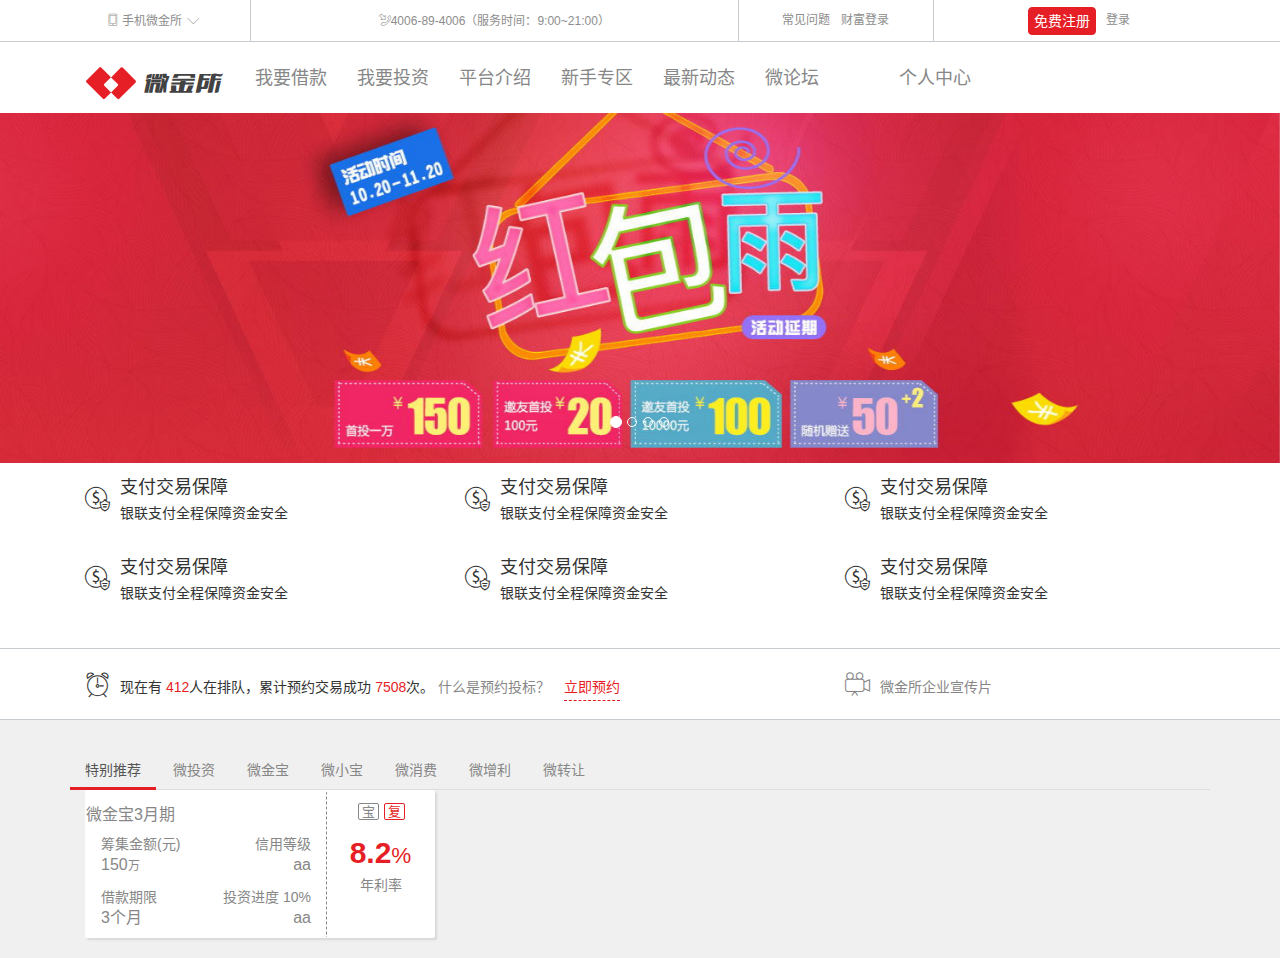
==== index.html @ 0520c388 "基本实现投资列表面板" ====
<!doctype html>
<html lang="zh-CN">
<head>
    <meta charset="UTF-8">
    <meta http-equiv="X-UA-Compatible" content="IE=edge">
    <meta name="viewport" content="width=device-width, initial-scale=1, user-scalable=no">
    <title>传智播客 - 安全的互联网微金融资产交易平台</title>
    <link rel="shortcut icon" type="image/x-icon" href="favicon.ico">
    <link rel="stylesheet" href="lib/bootstrap/css/bootstrap.css">
    <link rel="stylesheet" href="css/main.css">
</head>
<body>
<!--网站头部-->
<header id="header" class="hidden-xs">
    <div class="container">
        <div class="row text-nowrap text-center">
            <div class="col-sm-2 hb-1">
                <a href="#">
                    <i class="icon-mobilephone"></i>
                    手机微金所 <i class="icon-arrow-down"></i>
                    <img id="header-wx" src="img/c_06.jpg" alt="">
                </a>
            </div>
            <div class="col-sm-5 hb-2">
                <i class="icon-telephone"></i>4006-89-4006（服务时间：9:00~21:00）
            </div>
            <div class="col-sm-2 hb-3">
                <a href="#">常见问题</a>&nbsp;&nbsp;
                <a href="#">财富登录</a>
            </div>
            <div class="col-sm-3 hb-4">
                <a class="btn btn-itcast">免费注册</a><a href="#">登录</a>
            </div>
        </div>
    </div>
</header>

<!--网站导航-->
<nav id="web_nav" class="container navbar navbar-itcast hidden-xs" role="navigation">
    <div class="navbar-header">
        <a class="navbar-brand" href="#"><i class="icon-logo"></i>
            <i class="icon-logo2"></i></a>
    </div>
    <div>
        <ul class="nav navbar-nav">
            <li class="active"><a href="#">我要借款</a></li>
            <li><a href="#">我要投资</a></li>
            <li><a href="#">平台介绍</a></li>
            <li><a href="#">新手专区</a></li>
            <li><a href="#">最新动态</a></li>
            <li><a href="#">微论坛</a></li>
            <li><a href="#">个人中心</a></li>
        </ul>
    </div>
</nav>

<!--手机端网站导航-->
<section id="mobile_nav" class="visible-xs">
    <div class="navbar-fixed-top menu-top">
        <a href="#" id="btn_menu"></a>
        <a href="#" class="pull-right">个人中心</a>
    </div>
    <div class="navbar-fixed-top menu-content text-center">
        <dl>
            <dt>您好亲，您还没登录哦</dt>
            <dd>欢迎来到微金所！</dd>
        </dl>
        <ul>
            <li><a href="#"><img src="img/user.png" alt="">登录账号</a></li>
            <li><a href="#"><img src="img/edit.png" alt="">注册账号</a></li>
        </ul>
        <ul>
            <li><a href="#"><img src="img/home.png" alt="">首&nbsp;&nbsp;&nbsp;&nbsp;&nbsp;&nbsp;页</a></li>
            <li><a href="#"><img src="img/money.png" alt="">我要投资</a></li>
            <li><a href="#"><img src="img/book.png" alt="">平台介绍</a></li>
            <li><a href="#"><img src="img/arrow.png" alt="">新手指引</a></li>
            <li><a href="#"><img src="img/footprint.png" alt="">最新动态</a></li>
            <li><a href="#"><img src="img/phone.png" alt="">下载APP</a></li>
        </ul>
    </div>
    <div style="height:60px;"></div>
</section>

<!--广告轮播-->
<section id="web_banner" class="carousel slide" data-ride="carousel">
    <!-- Indicators -->
    <ol class="carousel-indicators">
        <li data-target="#web_banner" data-slide-to="0" class="active"></li>
        <li data-target="#web_banner" data-slide-to="1"></li>
        <li data-target="#web_banner" data-slide-to="2"></li>
        <li data-target="#web_banner" data-slide-to="3"></li>
    </ol>

    <!-- Wrapper for slides -->
    <div class="carousel-inner" role="listbox">
        <div class="item active">
            <img src="img/cal_01.jpg" alt="..." data-lg-src="img/cal_01.jpg" data-sm-src="img/cal_01_m.jpg">
            <a href="#"></a>
        </div>
        <div class="item"><img src="img/cal_02.jpg" alt="" data-lg-src="img/cal_02.jpg"
                               data-sm-src="img/cal_02_m.jpg"><a href=""></a></div>
        <div class="item"><img src="img/cal_03.jpg" alt="" data-lg-src="img/cal_03.jpg"
                               data-sm-src="img/cal_03_m.jpg"><a href=""></a></div>
        <div class="item"><img src="img/cal_04.jpg" alt="" data-lg-src="img/cal_04.jpg"
                               data-sm-src="img/cal_04_m.jpg"><a href=""></a></div>
    </div>

    <!-- Controls -->
    <a class="left carousel-control" href="#web_banner" role="button" data-slide="prev">
        <span class="glyphicon glyphicon-chevron-left" aria-hidden="true"></span>
        <span class="sr-only">Previous</span>
    </a>
    <a class="right carousel-control" href="#web_banner" role="button" data-slide="next">
        <span class="glyphicon glyphicon-chevron-right" aria-hidden="true"></span>
        <span class="sr-only">Next</span>
    </a>
</section>

<!--网站特色-->
<section id="web_features">
    <div class="container">
        <a class="col-sm-4 hidden-xs media" href="#">
            <div class="media-left media-middle">
                <i class="icon-uniE907"></i>
            </div>
            <div class="media-body">
                <h4 class="media-heading">支付交易保障</h4>
                银联支付全程保障资金安全
            </div>
        </a>
        <a class="col-sm-4 hidden-xs media" href="#">
            <div class="media-left media-middle">
                <i class="icon-uniE907"></i>
            </div>
            <div class="media-body">
                <h4 class="media-heading">支付交易保障</h4>
                银联支付全程保障资金安全
            </div>
        </a>
        <a class="col-sm-4 hidden-xs media" href="#">
            <div class="media-left media-middle">
                <i class="icon-uniE907"></i>
            </div>
            <div class="media-body">
                <h4 class="media-heading">支付交易保障</h4>
                银联支付全程保障资金安全
            </div>
        </a>
        <a class="col-sm-4 hidden-xs media" href="#">
            <div class="media-left media-middle">
                <i class="icon-uniE907"></i>
            </div>
            <div class="media-body">
                <h4 class="media-heading">支付交易保障</h4>
                银联支付全程保障资金安全
            </div>
        </a>
        <a class="col-sm-4 hidden-xs media" href="#">
            <div class="media-left media-middle">
                <i class="icon-uniE907"></i>
            </div>
            <div class="media-body">
                <h4 class="media-heading">支付交易保障</h4>
                银联支付全程保障资金安全
            </div>
        </a>
        <a class="col-sm-4 hidden-xs media" href="#">
            <div class="media-left media-middle">
                <i class="icon-uniE907"></i>
            </div>
            <div class="media-body">
                <h4 class="media-heading">支付交易保障</h4>
                银联支付全程保障资金安全
            </div>
        </a>

    </div>
</section>

<!--预约投标-->
<section id="booking">
    <div class="container">
        <div class="col-sm-8">
            <i class="icon-clock"></i>现在有 <span class="orange">412</span>人在排队，累计预约交易成功 <span class="orange">7508</span>次。
            <a href="#">什么是预约投标？</a> <a href="#" class="queick-order orange">立即预约</a>
        </div>
        <a class="col-sm-4 hidden-xs trailer" href="#"><i class="icon-camera"></i>微金所企业宣传片</a>
    </div>
</section>

<!--投资列表-->
<section id="invest_list">
    <div class="container">
        <div class="title-list">
            <ul class="nav nav-tabs">
                <li class="active">
                    <a href="#loan-1" data-toggle="tab">
                        特别推荐
                    </a>
                </li>
                <li><a href="#loan-2" data-toggle="tab">微投资</a></li>
                <li><a href="#loan-3" data-toggle="tab">微金宝</a></li>
                <li><a href="#loan-4" data-toggle="tab">微小宝</a></li>
                <li><a href="#loan-5" data-toggle="tab">微消费</a></li>
                <li><a href="#loan-6" data-toggle="tab">微增利</a></li>
                <li><a href="#loan-7" data-toggle="tab">微转让 </a></li>
            </ul>
            <div class="tab-content loan-list">
                <div class="tab-pane fade in active" id="loan-1">
                    <div class="col-md-4 col-sm-6 col-xs-12"><a href="#" class="panel panel-itcast">
                        <div class="panel-heading text-center">
                            <p>
                                <span class="tip" data-toggle="tooltip" title="微小宝">宝</span>
                                <span class="tip orange" data-toggle="tooltip" title="可复投">复</span>
                            </p>
                            <dl>
                                <dt>8.2<sub>%</sub></dt>
                                <dd>年利率</dd>
                            </dl>
                        </div>
                        <div class="panel-body">
                            <h4>微金宝3月期</h4>
                            <div class="col-xs-6">
                                <dl>
                                    <dt>筹集金额(元)</dt>
                                    <dd>150<sub>万</sub></dd>
                                </dl>
                            </div>
                            <div class="col-xs-6 text-right">
                                <dl>
                                    <dt>信用等级</dt>
                                    <dd>aa</dd>
                                </dl>
                            </div>
                            <div class="col-xs-6">
                                <dl>
                                    <dt>借款期限</dt>
                                    <dd>3个月</dd>
                                </dl>
                            </div>
                            <div class="col-xs-6 text-right">
                                <dl>
                                    <dt>投资进度 10%</dt>
                                    <dd>aa</dd>
                                </dl>
                            </div>
                        </div>
                    </a></div>
                </div>
                <div class="tab-pane fade" id="loan-2">
                    2
                </div>
                <div class="tab-pane fade" id="loan-3">3</div>
                <div class="tab-pane fade" id="loan-4">4</div>
                <div class="tab-pane fade" id="loan-5">5</div>
                <div class="tab-pane fade" id="loan-6">6</div>
                <div class="tab-pane fade" id="loan-7">7</div>
            </div>
        </div>
    </div>
</section>

<!--网站新闻-->
<section></section>

<!--网站尾部-->
<footer></footer>

<script src="lib/jquery/jquery.js"></script>
<script src="lib/bootstrap/js/bootstrap.js"></script>
<script src="js/main.js"></script>
</body>
</html>
---- css/main.css ----
body {
    font-family: "Microsoft YaHei", Tahoma, Helvetica;
}

a, a:hover {
    text-decoration: none;
    color: #878787;
}

ul {
    padding-left: 0;
}

li {
    list-style: none;
}

@font-face {
    font-family: Itcast;
    src: url(../fonts/MiFie-Web-Font.ttf) format("truetype");
}

[class^=icon-], [class*=" icon-"] {
    font-family: Itcast;
    font-style: normal;
}

.orange{
    color: #E61E25;
}

/*******************************网站头部样式开始*******************************/
#header {
    border-bottom: 1px solid #C6CBCF;
}

#header > .container {
    height: 41px;
    line-height: 41px;
    color: #8D8D8D;
    font-size: 12px;
}

#header > .container > .row > div + div {
    border-left: 1px solid #C6CBCF;
}

#header > .container a {
    color: #8D8D8D;
    height: 100%;
    display: inline-block;
}

.icon-mobilephone::before {
    content: "\e908";
}

.icon-arrow-down::before {
    content: "\e90c";
    display: inline-block;
    transform: rotate(90deg);
}

.icon-telephone::before {
    content: "\e909";
}

.btn-itcast {
    color: #ffffff;
    background-color: #E61E25;
    border-color: #E61E25;
}

.btn-itcast:hover,
.btn-itcast:focus,
.btn-itcast:active,
.btn-itcast.active,
.open .dropdown-toggle.btn-itcast {
    color: #ffffff;
    background-color: #FF1E25;
    border-color: #E61E25;
}

.btn-itcast:active,
.btn-itcast.active,
.open .dropdown-toggle.btn-itcast {
    background-image: none;
}

.btn-itcast.disabled,
.btn-itcast[disabled],
fieldset[disabled] .btn-itcast,
.btn-itcast.disabled:hover,
.btn-itcast[disabled]:hover,
fieldset[disabled] .btn-itcast:hover,
.btn-itcast.disabled:focus,
.btn-itcast[disabled]:focus,
fieldset[disabled] .btn-itcast:focus,
.btn-itcast.disabled:active,
.btn-itcast[disabled]:active,
fieldset[disabled] .btn-itcast:active,
.btn-itcast.disabled.active,
.btn-itcast[disabled].active,
fieldset[disabled] .btn-itcast.active {
    background-color: #E61E25;
    border-color: #E61E25;
}

.btn-itcast .badge {
    color: #E61E25;
    background-color: #ffffff;
}

#header .hb-4 > .btn-itcast {
    color: #fff;
    padding: 3px 5px;
    margin-right: 10px;
}

#header .hb-1 a:hover #header-wx {
    display: block;
}

#header-wx {
    display: none;
    z-index: 1001;
    position: absolute;
}

/*******************************网站头部样式结束*******************************/

/*******************************网站导航样式开始*******************************/
.navbar-itcast {
    background-color: #fff;
    border-color: #fff;
}

.icon-logo, .icon-logo2 {
    line-height: 50px;
    vertical-align: middle;
}

.icon-logo {
    font-size: 50px;
    color: #E61E25;
}

.icon-logo::before {
    content: "\e920";
}

.icon-logo2 {
    font-size: 32px;
    color: #434243;
}

.icon-logo2::before {
    content: "\e93e";
}

#web_nav{
    margin-bottom: -1px;
}

#web_nav ul.navbar-nav > li {
    font-size: 18px;
}

#web_nav ul.navbar-nav > li:hover a {
    background-color: #fff;
    border-bottom: 2px solid #E61E25;
    color: #424242;
    padding-bottom:13px;
}

.menu-top {
    height: 60px;
    background-color: #F8F8F8;
    padding: 18px;
}

#btn_menu::before {
    content: "";
    background: url(../img/menu.jpg) no-repeat;
    display: inline-block;
    width: 26px;
    height: 26px;
    background-size: cover;
}

#btn_menu::after {
    content: "导航";
    display: inline-block;
    position: absolute;
    height: 26px;
    font-size: 18px;
}

.menu-content {
    margin-top: 60px;
    background-image: url(../img/nav-mobi-bg.jpg);
    color: #C9C9C9;
    width: 240px;
    height: 505px;
    padding-top: 15px;
    display: none;
}

.menu-content a {
    color: #C9C9C9;
}

.menu-content ul + ul {
    border-top: 1px solid;
    padding-top: 20px;
}

.menu-content ul > li {
    margin-top: 10px;
}

.menu-content ul > li > a > img {
    margin-right: 5px;
    height: 19px;
}

/*******************************网站导航样式结束*******************************/

/*******************************广告轮播样式开始*******************************/
#web_banner .carousel-inner .item>a{
    width: 100%;
    display: inline-block;
}

#web_banner .carousel-control{
    display: none;
}

#web_banner .carousel-inner .item>img{
    width: 100%;
    height: auto;
}

/*******************************广告轮播样式结束*******************************/

/*******************************网站特色样式开始*******************************/
.icon-uniE907::before{
    content: "\e907";
}

#web_features{
    padding-bottom: 25px;
    border-bottom: 1px solid #C6CBCF;
}

#web_features .media-middle{
    font-size: 25px;
}

#web_features>.container>.media{
    display: block;
    margin-bottom: 20px;
    color: #333;
}

#web_features>.container>.media:hover{
    color: #E61E25;
}

#web_features>.container>.media:first-child{
    margin-top: 15px;
}

/*******************************网站特色样式结束*******************************/

/*******************************预约投标样式开始*******************************/
.icon-clock::before{
    content: "\e906";
    font-size: 25px;
    margin-right: 10px;
    position: relative;
    top: 4px;
}

.icon-camera::before{
    content: "\e905";
    font-size: 25px;
    margin-right: 10px;
    position: relative;
    top: 3px;
}

#booking{
    padding-bottom: 20px;
    border-bottom: 1px solid #C6CBCF;
    padding-top: 15px;
}

.queick-order{
    border-bottom: 1px dashed #E61E25;
    margin-left: 10px;
    padding-bottom: 5px;
}

.trailer{
    display: inline-block;
}

.trailer:hover{
    color: #E61E25;
}
/*******************************预约投标样式结束*******************************/

/*******************************投资列表样式开始*******************************/
#invest_list{
    background-color: #F0F0F0;
}

.title-list {
    margin-top: 30px;
}

#invest_list .nav-tabs > li>a{
    border: none;
}

#invest_list .nav-tabs > li.active > a{
    background-color: #f0f0f0;
    border-bottom: 3px solid #E61E25;
    padding-bottom: 7px;
}

.panel-itcast{
    display: block;
    background-color: #fff;
    height: 148px;
    border-radius: 2px;
    box-shadow: 2px 2px 2px #d8d8d8;
}

.panel-itcast>.panel-heading,
.panel-itcast>.panel-body{
    height: 100%;
}

.panel-itcast>.panel-heading{
    float: right;
    width: 108px;
    border-left: 1px dashed;
}

.panel-itcast>.panel-body{
    overflow-y: hidden;
    white-space: nowrap;
}

.panel-itcast>.panel-body sub,
.panel-itcast>.panel-heading sub{
    position: relative;
    bottom: 0;
    font-weight:normal;
}

.panel-itcast dl{
    margin-bottom: 10px;
}

.panel-itcast dl>dt{
    font-weight: normal;
}

.panel-itcast .panel-body{
    padding: 15px 0;
}

.panel-itcast .panel-body dl>dd{
    font-size:16px;
}

.panel-itcast .panel-heading dl>dd{
    font-size: 14px;
}

.panel-itcast h4{
    margin-top: 0;
    margin-bottom: 10px;
    font-size:16px;
}

.panel-itcast>.panel-heading .tip{
    border: 1px solid;
    padding: 0 3px;
    margin-left: 2px;
    font-size: 13px;
    border-radius: 2px;
}

.panel-itcast>.panel-heading dt{
font-size: 30px;
font-weight: bold;
color: #e61e25;
}

.panel-itcast>.panel-heading dl{

}

/*******************************投资列表样式结束*******************************/

/*******************************网站新闻样式开始*******************************/

/*******************************网站新闻样式结束*******************************/

/*******************************网站尾部样式开始*******************************/

/*******************************网站尾部样式结束*******************************/

@media screen and (min-width: 992px) {
    #web_nav ul.navbar-nav > li:last-child {
        margin-left: 50px;
    }
}

@media screen and (max-width: 991px) {
    #web_nav .nav > li > a {
        padding-left: 8px;
        padding-right: 0;
    }
}

@media screen and (min-width: 768px) {
    #web_banner:hover .carousel-control{
        display: block;
    }

    #web_banner .carousel-inner .item{
        height: 350px;
        background-size: cover;
        background-position: center center;
        background-repeat: no-repeat;
    }

    #web_banner .carousel-inner .item>img{
        display: none;
    }

    #web_banner .glyphicon-chevron-left::before{
        content: url(../img/left-arrow.png);
    }

    #web_banner .glyphicon-chevron-right::before{
        content: url(../img/right-arrow.png);
    }
}

@media screen and (max-width: 767px) {

}
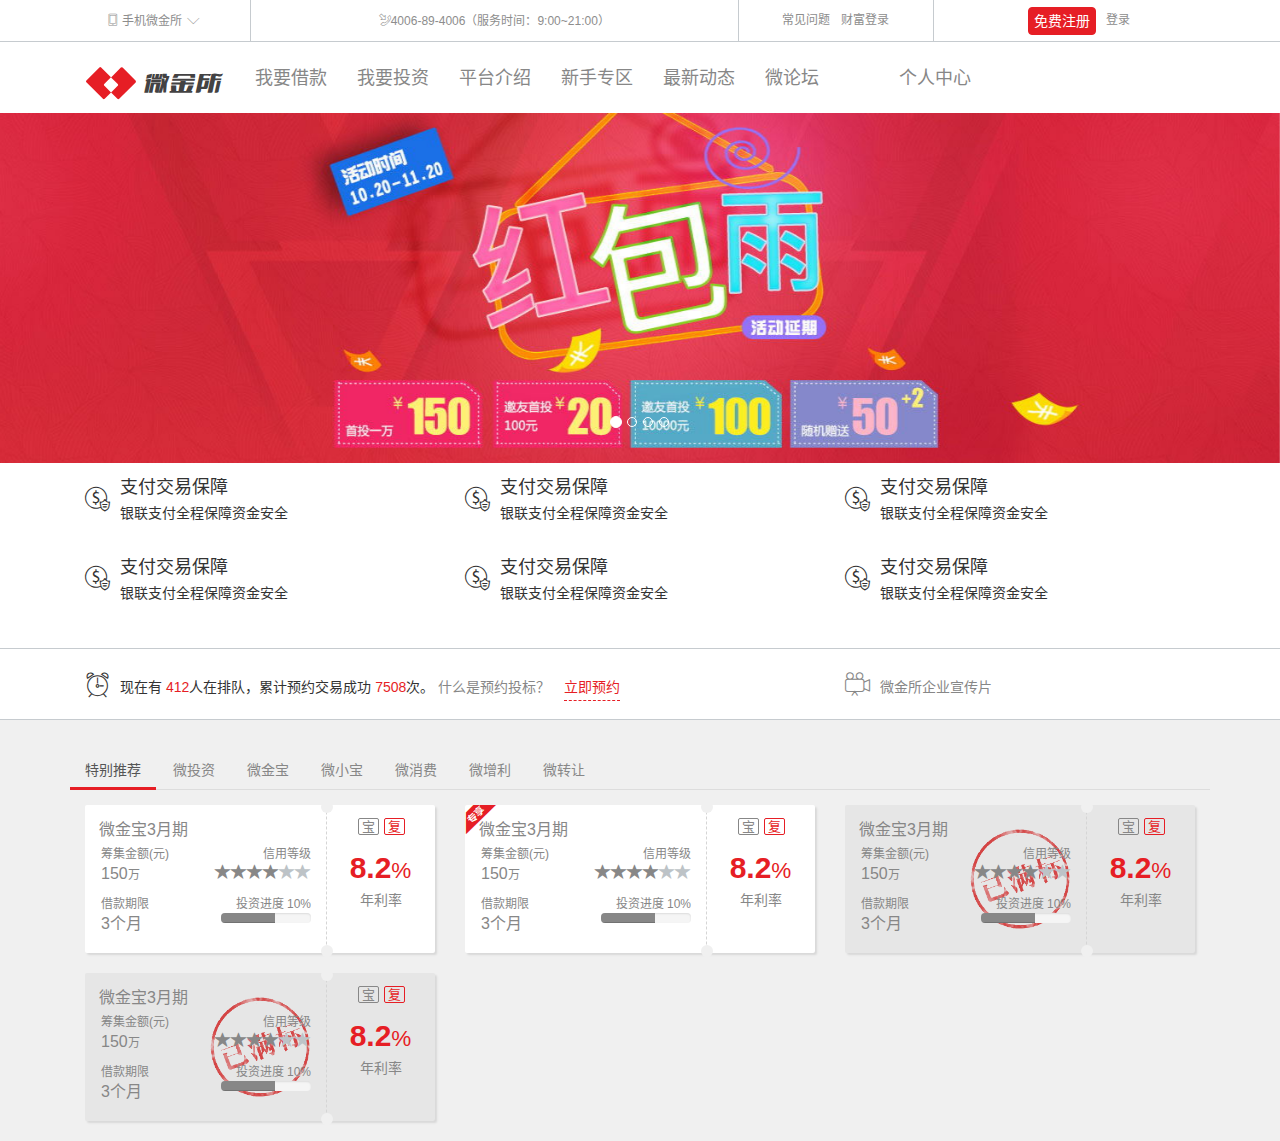
==== commit 1047666e: "完成PC端投资列表。" ====
--- a/index.html
+++ b/index.html
@@ -191,6 +191,7 @@
 <!--投资列表-->
 <section id="invest_list">
     <div class="container">
+        <!--投资列表导航-->
         <div class="title-list">
             <ul class="nav nav-tabs">
                 <li class="active">
@@ -205,9 +206,13 @@
                 <li><a href="#loan-6" data-toggle="tab">微增利</a></li>
                 <li><a href="#loan-7" data-toggle="tab">微转让 </a></li>
             </ul>
-            <div class="tab-content loan-list">
-                <div class="tab-pane fade in active" id="loan-1">
-                    <div class="col-md-4 col-sm-6 col-xs-12"><a href="#" class="panel panel-itcast">
+        </div>
+
+        <!--投资列表内容-->
+        <div class="tab-content loan-list">
+            <div class="tab-pane fade in active" id="loan-1">
+                <div class="col-md-4 col-sm-6 col-xs-12">
+                    <a href="#" class="panel panel-itcast">
                         <div class="panel-heading text-center">
                             <p>
                                 <span class="tip" data-toggle="tooltip" title="微小宝">宝</span>
@@ -220,16 +225,21 @@
                         </div>
                         <div class="panel-body">
                             <h4>微金宝3月期</h4>
-                            <div class="col-xs-6">
+                            <div class="col-xs-5">
                                 <dl>
                                     <dt>筹集金额(元)</dt>
                                     <dd>150<sub>万</sub></dd>
                                 </dl>
                             </div>
-                            <div class="col-xs-6 text-right">
+                            <div class="col-xs-7 text-right">
                                 <dl>
                                     <dt>信用等级</dt>
-                                    <dd>aa</dd>
+                                    <dd><span class="glyphicon glyphicon-star"></span><span
+                                            class="glyphicon glyphicon-star"></span><span
+                                            class="glyphicon glyphicon-star"></span><span
+                                            class="glyphicon glyphicon-star"></span><span
+                                            class="glyphicon glyphicon-star light"></span><span
+                                            class="glyphicon glyphicon-star light"></span></dd>
                                 </dl>
                             </div>
                             <div class="col-xs-6">
@@ -241,21 +251,172 @@
                             <div class="col-xs-6 text-right">
                                 <dl>
                                     <dt>投资进度 10%</dt>
-                                    <dd>aa</dd>
+                                    <dd class="progress">
+                                        <div class="progress-bar progress-bar-itcast" role="progressbar" aria-valuenow="60" aria-valuemin="0" aria-valuemax="100" style="width: 60%;">
+                                            <span class="sr-only">60% Complete</span>
+                                        </div>
+                                    </dd>
                                 </dl>
                             </div>
                         </div>
                     </a></div>
-                </div>
-                <div class="tab-pane fade" id="loan-2">
-                    2
-                </div>
-                <div class="tab-pane fade" id="loan-3">3</div>
-                <div class="tab-pane fade" id="loan-4">4</div>
-                <div class="tab-pane fade" id="loan-5">5</div>
-                <div class="tab-pane fade" id="loan-6">6</div>
-                <div class="tab-pane fade" id="loan-7">7</div>
-            </div>
+                <div class="col-md-4 col-sm-6 col-xs-12">
+                    <a href="#" class="panel panel-itcast">
+                        <div class="panel-heading text-center">
+                            <p>
+                                <span class="tip" data-toggle="tooltip" title="微小宝">宝</span>
+                                <span class="tip orange" data-toggle="tooltip" title="可复投">复</span>
+                            </p>
+                            <dl>
+                                <dt>8.2<sub>%</sub></dt>
+                                <dd>年利率</dd>
+                            </dl>
+                        </div>
+                        <div class="panel-body">
+                            <i class="icon-zx"></i>
+                            <h4>微金宝3月期</h4>
+                            <div class="col-xs-5">
+                                <dl>
+                                    <dt>筹集金额(元)</dt>
+                                    <dd>150<sub>万</sub></dd>
+                                </dl>
+                            </div>
+                            <div class="col-xs-7 text-right">
+                                <dl>
+                                    <dt>信用等级</dt>
+                                    <dd><span class="glyphicon glyphicon-star"></span><span
+                                            class="glyphicon glyphicon-star"></span><span
+                                            class="glyphicon glyphicon-star"></span><span
+                                            class="glyphicon glyphicon-star"></span><span
+                                            class="glyphicon glyphicon-star light"></span><span
+                                            class="glyphicon glyphicon-star light"></span></dd>
+                                </dl>
+                            </div>
+                            <div class="col-xs-6">
+                                <dl>
+                                    <dt>借款期限</dt>
+                                    <dd>3个月</dd>
+                                </dl>
+                            </div>
+                            <div class="col-xs-6 text-right">
+                                <dl>
+                                    <dt>投资进度 10%</dt>
+                                    <dd class="progress">
+                                        <div class="progress-bar progress-bar-itcast" role="progressbar" aria-valuenow="60" aria-valuemin="0" aria-valuemax="100" style="width: 60%;">
+                                            <span class="sr-only">60% Complete</span>
+                                        </div>
+                                    </dd>
+                                </dl>
+                            </div>
+                        </div>
+                    </a></div>
+                <div class="col-md-4 col-sm-6 col-xs-12">
+                    <a href="#" class="panel panel-itcast compeleted">
+                        <div class="panel-heading text-center">
+                            <p>
+                                <span class="tip" data-toggle="tooltip" title="微小宝">宝</span>
+                                <span class="tip orange" data-toggle="tooltip" title="可复投">复</span>
+                            </p>
+                            <dl>
+                                <dt>8.2<sub>%</sub></dt>
+                                <dd>年利率</dd>
+                            </dl>
+                        </div>
+                        <div class="panel-body">
+                            <h4>微金宝3月期</h4>
+                            <div class="col-xs-5">
+                                <dl>
+                                    <dt>筹集金额(元)</dt>
+                                    <dd>150<sub>万</sub></dd>
+                                </dl>
+                            </div>
+                            <div class="col-xs-7 text-right">
+                                <dl>
+                                    <dt>信用等级</dt>
+                                    <dd><span class="glyphicon glyphicon-star"></span><span
+                                            class="glyphicon glyphicon-star"></span><span
+                                            class="glyphicon glyphicon-star"></span><span
+                                            class="glyphicon glyphicon-star"></span><span
+                                            class="glyphicon glyphicon-star light"></span><span
+                                            class="glyphicon glyphicon-star light"></span></dd>
+                                </dl>
+                            </div>
+                            <div class="col-xs-6">
+                                <dl>
+                                    <dt>借款期限</dt>
+                                    <dd>3个月</dd>
+                                </dl>
+                            </div>
+                            <div class="col-xs-6 text-right">
+                                <dl>
+                                    <dt>投资进度 10%</dt>
+                                    <dd class="progress">
+                                        <div class="progress-bar progress-bar-itcast" role="progressbar" aria-valuenow="60" aria-valuemin="0" aria-valuemax="100" style="width: 60%;">
+                                            <span class="sr-only">60% Complete</span>
+                                        </div>
+                                    </dd>
+                                </dl>
+                            </div>
+                        </div>
+                    </a></div>
+                <div class="col-md-4 col-sm-6 col-xs-12">
+                    <a href="#" class="panel panel-itcast compeleted">
+                        <div class="panel-heading text-center">
+                            <p>
+                                <span class="tip" data-toggle="tooltip" title="微小宝">宝</span>
+                                <span class="tip orange" data-toggle="tooltip" title="可复投">复</span>
+                            </p>
+                            <dl>
+                                <dt>8.2<sub>%</sub></dt>
+                                <dd>年利率</dd>
+                            </dl>
+                        </div>
+                        <div class="panel-body">
+                            <h4>微金宝3月期</h4>
+                            <div class="col-xs-5">
+                                <dl>
+                                    <dt>筹集金额(元)</dt>
+                                    <dd>150<sub>万</sub></dd>
+                                </dl>
+                            </div>
+                            <div class="col-xs-7 text-right">
+                                <dl>
+                                    <dt>信用等级</dt>
+                                    <dd><span class="glyphicon glyphicon-star"></span><span
+                                            class="glyphicon glyphicon-star"></span><span
+                                            class="glyphicon glyphicon-star"></span><span
+                                            class="glyphicon glyphicon-star"></span><span
+                                            class="glyphicon glyphicon-star light"></span><span
+                                            class="glyphicon glyphicon-star light"></span></dd>
+                                </dl>
+                            </div>
+                            <div class="col-xs-6">
+                                <dl>
+                                    <dt>借款期限</dt>
+                                    <dd>3个月</dd>
+                                </dl>
+                            </div>
+                            <div class="col-xs-6 text-right">
+                                <dl>
+                                    <dt>投资进度 10%</dt>
+                                    <dd class="progress">
+                                        <div class="progress-bar progress-bar-itcast" role="progressbar" aria-valuenow="60" aria-valuemin="0" aria-valuemax="100" style="width: 60%;">
+                                            <span class="sr-only">60% Complete</span>
+                                        </div>
+                                    </dd>
+                                </dl>
+                            </div>
+                        </div>
+                    </a></div>
+            </div>
+            <div class="tab-pane fade" id="loan-2">
+                2
+            </div>
+            <div class="tab-pane fade" id="loan-3">3</div>
+            <div class="tab-pane fade" id="loan-4">4</div>
+            <div class="tab-pane fade" id="loan-5">5</div>
+            <div class="tab-pane fade" id="loan-6">6</div>
+            <div class="tab-pane fade" id="loan-7">7</div>
         </div>
     </div>
 </section>
--- a/css/main.css
+++ b/css/main.css
@@ -25,7 +25,7 @@
     font-style: normal;
 }
 
-.orange{
+.orange {
     color: #E61E25;
 }
 
@@ -158,7 +158,7 @@
     content: "\e93e";
 }
 
-#web_nav{
+#web_nav {
     margin-bottom: -1px;
 }
 
@@ -170,7 +170,7 @@
     background-color: #fff;
     border-bottom: 2px solid #E61E25;
     color: #424242;
-    padding-bottom:13px;
+    padding-bottom: 13px;
 }
 
 .menu-top {
@@ -227,16 +227,16 @@
 /*******************************网站导航样式结束*******************************/
 
 /*******************************广告轮播样式开始*******************************/
-#web_banner .carousel-inner .item>a{
+#web_banner .carousel-inner .item > a {
     width: 100%;
     display: inline-block;
 }
 
-#web_banner .carousel-control{
+#web_banner .carousel-control {
     display: none;
 }
 
-#web_banner .carousel-inner .item>img{
+#web_banner .carousel-inner .item > img {
     width: 100%;
     height: auto;
 }
@@ -244,37 +244,37 @@
 /*******************************广告轮播样式结束*******************************/
 
 /*******************************网站特色样式开始*******************************/
-.icon-uniE907::before{
+.icon-uniE907::before {
     content: "\e907";
 }
 
-#web_features{
+#web_features {
     padding-bottom: 25px;
     border-bottom: 1px solid #C6CBCF;
 }
 
-#web_features .media-middle{
+#web_features .media-middle {
     font-size: 25px;
 }
 
-#web_features>.container>.media{
+#web_features > .container > .media {
     display: block;
     margin-bottom: 20px;
     color: #333;
 }
 
-#web_features>.container>.media:hover{
+#web_features > .container > .media:hover {
     color: #E61E25;
 }
 
-#web_features>.container>.media:first-child{
+#web_features > .container > .media:first-child {
     margin-top: 15px;
 }
 
 /*******************************网站特色样式结束*******************************/
 
 /*******************************预约投标样式开始*******************************/
-.icon-clock::before{
+.icon-clock::before {
     content: "\e906";
     font-size: 25px;
     margin-right: 10px;
@@ -282,7 +282,7 @@
     top: 4px;
 }
 
-.icon-camera::before{
+.icon-camera::before {
     content: "\e905";
     font-size: 25px;
     margin-right: 10px;
@@ -290,29 +290,30 @@
     top: 3px;
 }
 
-#booking{
+#booking {
     padding-bottom: 20px;
     border-bottom: 1px solid #C6CBCF;
     padding-top: 15px;
 }
 
-.queick-order{
+.queick-order {
     border-bottom: 1px dashed #E61E25;
     margin-left: 10px;
     padding-bottom: 5px;
 }
 
-.trailer{
+.trailer {
     display: inline-block;
 }
 
-.trailer:hover{
+.trailer:hover {
     color: #E61E25;
 }
+
 /*******************************预约投标样式结束*******************************/
 
 /*******************************投资列表样式开始*******************************/
-#invest_list{
+#invest_list {
     background-color: #F0F0F0;
 }
 
@@ -320,17 +321,22 @@
     margin-top: 30px;
 }
 
-#invest_list .nav-tabs > li>a{
+#invest_list .nav-tabs > li > a {
     border: none;
 }
 
-#invest_list .nav-tabs > li.active > a{
+#invest_list .nav-tabs > li.active > a {
     background-color: #f0f0f0;
     border-bottom: 3px solid #E61E25;
     padding-bottom: 7px;
 }
 
-.panel-itcast{
+.tab-content.loan-list {
+    margin-top: 15px;
+    margin-bottom: 30px;
+}
+
+.panel-itcast {
     display: block;
     background-color: #fff;
     height: 148px;
@@ -338,56 +344,81 @@
     box-shadow: 2px 2px 2px #d8d8d8;
 }
 
-.panel-itcast>.panel-heading,
-.panel-itcast>.panel-body{
+.panel-itcast > .panel-heading,
+.panel-itcast > .panel-body {
     height: 100%;
 }
 
-.panel-itcast>.panel-heading{
+.panel-itcast > .panel-heading {
     float: right;
     width: 108px;
-    border-left: 1px dashed;
-}
-
-.panel-itcast>.panel-body{
-    overflow-y: hidden;
+    border-left: 1px dashed #D5D5D5;
+    position: relative;
+}
+
+.panel-itcast > .panel-body {
+    overflow: hidden;
     white-space: nowrap;
 }
 
-.panel-itcast>.panel-body sub,
-.panel-itcast>.panel-heading sub{
+.panel-itcast > .panel-body sub,
+.panel-itcast > .panel-heading sub {
     position: relative;
     bottom: 0;
-    font-weight:normal;
-}
-
-.panel-itcast dl{
+    font-weight: normal;
+}
+
+.panel-itcast dl {
     margin-bottom: 10px;
 }
 
-.panel-itcast dl>dt{
+.panel-itcast dl > dt {
     font-weight: normal;
 }
 
-.panel-itcast .panel-body{
+.panel-itcast .panel-body dl > dt {
+    font-size: 12px;
+}
+
+.panel-itcast .panel-body {
     padding: 15px 0;
 }
 
-.panel-itcast .panel-body dl>dd{
-    font-size:16px;
-}
-
-.panel-itcast .panel-heading dl>dd{
+.panel-itcast .panel-heading::before, .panel-itcast .panel-heading::after {
+    content: "";
+    width: 12px;
+    height: 12px;
+    background-color: #F0F0F0;
+    display: block;
+    position: absolute;
+    border-radius: 6px;
+    left: -6px;
+}
+
+.panel-itcast .panel-heading::before {
+    top: -5px;
+}
+
+.panel-itcast .panel-heading::after {
+    bottom: -6px;
+}
+
+.panel-itcast .panel-body dl > dd {
+    font-size: 16px;
+}
+
+.panel-itcast .panel-heading dl > dd {
     font-size: 14px;
 }
 
-.panel-itcast h4{
+.panel-itcast h4 {
     margin-top: 0;
-    margin-bottom: 10px;
-    font-size:16px;
-}
-
-.panel-itcast>.panel-heading .tip{
+    margin-bottom: 7px;
+    font-size: 16px;
+    margin-left: 13px;
+}
+
+.panel-itcast > .panel-heading .tip {
     border: 1px solid;
     padding: 0 3px;
     margin-left: 2px;
@@ -395,14 +426,42 @@
     border-radius: 2px;
 }
 
-.panel-itcast>.panel-heading dt{
-font-size: 30px;
-font-weight: bold;
-color: #e61e25;
-}
-
-.panel-itcast>.panel-heading dl{
-
+.panel-itcast > .panel-heading dt {
+    font-size: 30px;
+    font-weight: bold;
+    color: #e61e25;
+}
+
+.panel-itcast > .panel-heading dl {
+
+}
+
+#invest_list .glyphicon.light {
+    color: #BDC3C7;
+}
+
+#invest_list dd.progress{
+    height: 10px;
+}
+
+.progress-bar-itcast {
+    background-color: #878787;
+}
+
+.icon-zx::before{
+    content: "\e917";
+    position: absolute;
+    font-size: 30px;
+    top: -6px;
+    color: #e61e25;
+}
+
+.compeleted{
+    background-color: #E6E6E6;
+    background-image: url(../img/loan-status-5.png);
+    background-repeat: no-repeat;
+    background-position: center center;
+    background-size: 100px 100px;
 }
 
 /*******************************投资列表样式结束*******************************/
@@ -429,26 +488,26 @@
 }
 
 @media screen and (min-width: 768px) {
-    #web_banner:hover .carousel-control{
+    #web_banner:hover .carousel-control {
         display: block;
     }
 
-    #web_banner .carousel-inner .item{
+    #web_banner .carousel-inner .item {
         height: 350px;
         background-size: cover;
         background-position: center center;
         background-repeat: no-repeat;
     }
 
-    #web_banner .carousel-inner .item>img{
+    #web_banner .carousel-inner .item > img {
         display: none;
     }
 
-    #web_banner .glyphicon-chevron-left::before{
+    #web_banner .glyphicon-chevron-left::before {
         content: url(../img/left-arrow.png);
     }
 
-    #web_banner .glyphicon-chevron-right::before{
+    #web_banner .glyphicon-chevron-right::before {
         content: url(../img/right-arrow.png);
     }
 }
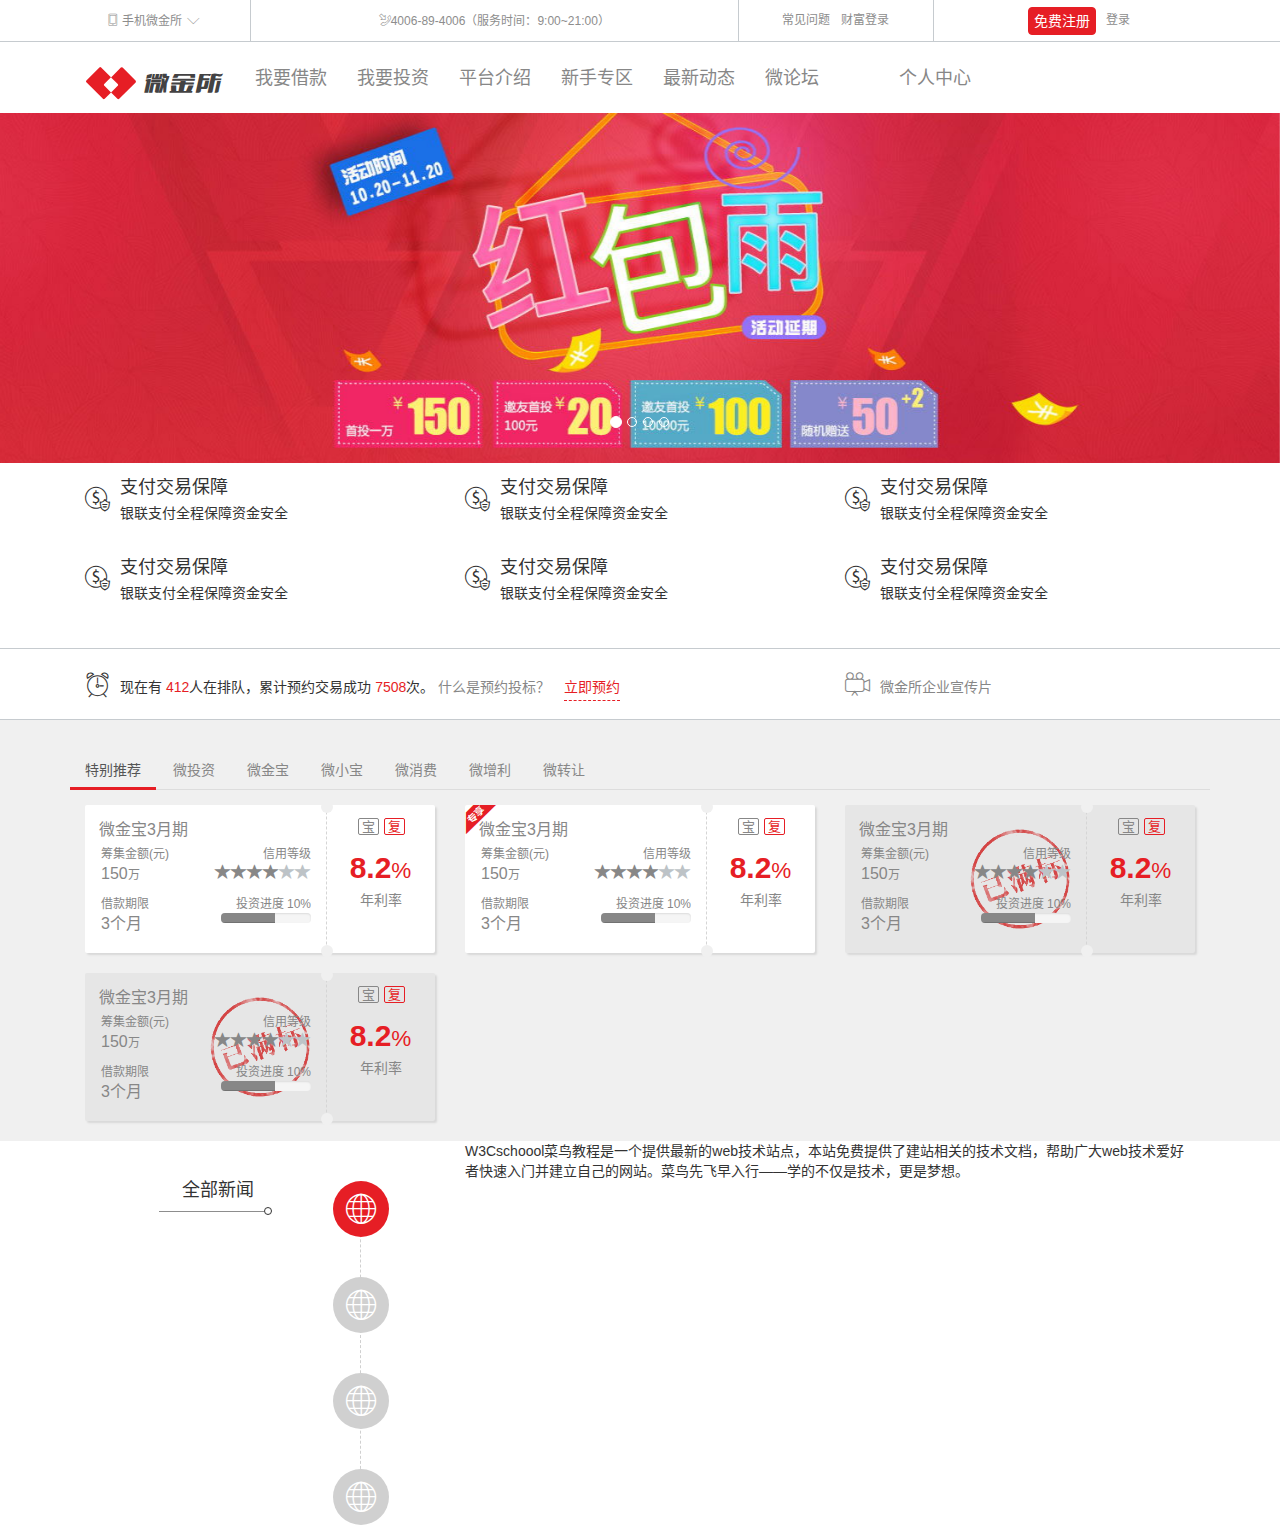
==== commit 79112ba0: "未完成网站新闻标题部分。" ====
--- a/index.html
+++ b/index.html
@@ -410,19 +410,409 @@
                     </a></div>
             </div>
             <div class="tab-pane fade" id="loan-2">
+                <div class="col-md-4 col-sm-6 col-xs-12">
+                    <a href="#" class="panel panel-itcast">
+                        <div class="panel-heading text-center">
+                            <p>
+                                <span class="tip" data-toggle="tooltip" title="微小宝">宝</span>
+                                <span class="tip orange" data-toggle="tooltip" title="可复投">复</span>
+                            </p>
+                            <dl>
+                                <dt>8.2<sub>%</sub></dt>
+                                <dd>年利率</dd>
+                            </dl>
+                        </div>
+                        <div class="panel-body">
+                            <h4>微金宝3月期</h4>
+                            <div class="col-xs-5">
+                                <dl>
+                                    <dt>筹集金额(元)</dt>
+                                    <dd>150<sub>万</sub></dd>
+                                </dl>
+                            </div>
+                            <div class="col-xs-7 text-right">
+                                <dl>
+                                    <dt>信用等级</dt>
+                                    <dd><span class="glyphicon glyphicon-star"></span><span
+                                            class="glyphicon glyphicon-star"></span><span
+                                            class="glyphicon glyphicon-star"></span><span
+                                            class="glyphicon glyphicon-star"></span><span
+                                            class="glyphicon glyphicon-star light"></span><span
+                                            class="glyphicon glyphicon-star light"></span></dd>
+                                </dl>
+                            </div>
+                            <div class="col-xs-6">
+                                <dl>
+                                    <dt>借款期限</dt>
+                                    <dd>3个月</dd>
+                                </dl>
+                            </div>
+                            <div class="col-xs-6 text-right">
+                                <dl>
+                                    <dt>投资进度 10%</dt>
+                                    <dd class="progress">
+                                        <div class="progress-bar progress-bar-itcast" role="progressbar" aria-valuenow="60" aria-valuemin="0" aria-valuemax="100" style="width: 60%;">
+                                            <span class="sr-only">60% Complete</span>
+                                        </div>
+                                    </dd>
+                                </dl>
+                            </div>
+                        </div>
+                    </a></div>
+                <div class="col-md-4 col-sm-6 col-xs-12">
+                    <a href="#" class="panel panel-itcast">
+                        <div class="panel-heading text-center">
+                            <p>
+                                <span class="tip" data-toggle="tooltip" title="微小宝">宝</span>
+                                <span class="tip orange" data-toggle="tooltip" title="可复投">复</span>
+                            </p>
+                            <dl>
+                                <dt>8.2<sub>%</sub></dt>
+                                <dd>年利率</dd>
+                            </dl>
+                        </div>
+                        <div class="panel-body">
+                            <h4>微金宝3月期</h4>
+                            <div class="col-xs-5">
+                                <dl>
+                                    <dt>筹集金额(元)</dt>
+                                    <dd>150<sub>万</sub></dd>
+                                </dl>
+                            </div>
+                            <div class="col-xs-7 text-right">
+                                <dl>
+                                    <dt>信用等级</dt>
+                                    <dd><span class="glyphicon glyphicon-star"></span><span
+                                            class="glyphicon glyphicon-star"></span><span
+                                            class="glyphicon glyphicon-star"></span><span
+                                            class="glyphicon glyphicon-star"></span><span
+                                            class="glyphicon glyphicon-star light"></span><span
+                                            class="glyphicon glyphicon-star light"></span></dd>
+                                </dl>
+                            </div>
+                            <div class="col-xs-6">
+                                <dl>
+                                    <dt>借款期限</dt>
+                                    <dd>3个月</dd>
+                                </dl>
+                            </div>
+                            <div class="col-xs-6 text-right">
+                                <dl>
+                                    <dt>投资进度 10%</dt>
+                                    <dd class="progress">
+                                        <div class="progress-bar progress-bar-itcast" role="progressbar" aria-valuenow="60" aria-valuemin="0" aria-valuemax="100" style="width: 60%;">
+                                            <span class="sr-only">60% Complete</span>
+                                        </div>
+                                    </dd>
+                                </dl>
+                            </div>
+                        </div>
+                    </a></div>
+            </div>
+            <div class="tab-pane fade" id="loan-3">
+                <div class="col-md-4 col-sm-6 col-xs-12">
+                    <a href="#" class="panel panel-itcast">
+                        <div class="panel-heading text-center">
+                            <p>
+                                <span class="tip" data-toggle="tooltip" title="微小宝">宝</span>
+                                <span class="tip orange" data-toggle="tooltip" title="可复投">复</span>
+                            </p>
+                            <dl>
+                                <dt>8.2<sub>%</sub></dt>
+                                <dd>年利率</dd>
+                            </dl>
+                        </div>
+                        <div class="panel-body">
+                            <h4>微金宝3月期</h4>
+                            <div class="col-xs-5">
+                                <dl>
+                                    <dt>筹集金额(元)</dt>
+                                    <dd>150<sub>万</sub></dd>
+                                </dl>
+                            </div>
+                            <div class="col-xs-7 text-right">
+                                <dl>
+                                    <dt>信用等级</dt>
+                                    <dd><span class="glyphicon glyphicon-star"></span><span
+                                            class="glyphicon glyphicon-star"></span><span
+                                            class="glyphicon glyphicon-star"></span><span
+                                            class="glyphicon glyphicon-star"></span><span
+                                            class="glyphicon glyphicon-star light"></span><span
+                                            class="glyphicon glyphicon-star light"></span></dd>
+                                </dl>
+                            </div>
+                            <div class="col-xs-6">
+                                <dl>
+                                    <dt>借款期限</dt>
+                                    <dd>3个月</dd>
+                                </dl>
+                            </div>
+                            <div class="col-xs-6 text-right">
+                                <dl>
+                                    <dt>投资进度 10%</dt>
+                                    <dd class="progress">
+                                        <div class="progress-bar progress-bar-itcast" role="progressbar" aria-valuenow="60" aria-valuemin="0" aria-valuemax="100" style="width: 60%;">
+                                            <span class="sr-only">60% Complete</span>
+                                        </div>
+                                    </dd>
+                                </dl>
+                            </div>
+                        </div>
+                    </a></div>
+            </div>
+            <div class="tab-pane fade" id="loan-4">
+                <div class="col-md-4 col-sm-6 col-xs-12">
+                    <a href="#" class="panel panel-itcast">
+                        <div class="panel-heading text-center">
+                            <p>
+                                <span class="tip" data-toggle="tooltip" title="微小宝">宝</span>
+                                <span class="tip orange" data-toggle="tooltip" title="可复投">复</span>
+                            </p>
+                            <dl>
+                                <dt>8.2<sub>%</sub></dt>
+                                <dd>年利率</dd>
+                            </dl>
+                        </div>
+                        <div class="panel-body">
+                            <h4>微金宝4月期</h4>
+                            <div class="col-xs-5">
+                                <dl>
+                                    <dt>筹集金额(元)</dt>
+                                    <dd>150<sub>万</sub></dd>
+                                </dl>
+                            </div>
+                            <div class="col-xs-7 text-right">
+                                <dl>
+                                    <dt>信用等级</dt>
+                                    <dd><span class="glyphicon glyphicon-star"></span><span
+                                            class="glyphicon glyphicon-star"></span><span
+                                            class="glyphicon glyphicon-star"></span><span
+                                            class="glyphicon glyphicon-star"></span><span
+                                            class="glyphicon glyphicon-star light"></span><span
+                                            class="glyphicon glyphicon-star light"></span></dd>
+                                </dl>
+                            </div>
+                            <div class="col-xs-6">
+                                <dl>
+                                    <dt>借款期限</dt>
+                                    <dd>3个月</dd>
+                                </dl>
+                            </div>
+                            <div class="col-xs-6 text-right">
+                                <dl>
+                                    <dt>投资进度 10%</dt>
+                                    <dd class="progress">
+                                        <div class="progress-bar progress-bar-itcast" role="progressbar" aria-valuenow="60" aria-valuemin="0" aria-valuemax="100" style="width: 60%;">
+                                            <span class="sr-only">60% Complete</span>
+                                        </div>
+                                    </dd>
+                                </dl>
+                            </div>
+                        </div>
+                    </a></div>
+            </div>
+            <div class="tab-pane fade" id="loan-5">
+                <div class="col-md-4 col-sm-6 col-xs-12">
+                    <a href="#" class="panel panel-itcast">
+                        <div class="panel-heading text-center">
+                            <p>
+                                <span class="tip" data-toggle="tooltip" title="微小宝">宝</span>
+                                <span class="tip orange" data-toggle="tooltip" title="可复投">复</span>
+                            </p>
+                            <dl>
+                                <dt>8.2<sub>%</sub></dt>
+                                <dd>年利率</dd>
+                            </dl>
+                        </div>
+                        <div class="panel-body">
+                            <h4>微金宝5月期</h4>
+                            <div class="col-xs-5">
+                                <dl>
+                                    <dt>筹集金额(元)</dt>
+                                    <dd>150<sub>万</sub></dd>
+                                </dl>
+                            </div>
+                            <div class="col-xs-7 text-right">
+                                <dl>
+                                    <dt>信用等级</dt>
+                                    <dd><span class="glyphicon glyphicon-star"></span><span
+                                            class="glyphicon glyphicon-star"></span><span
+                                            class="glyphicon glyphicon-star"></span><span
+                                            class="glyphicon glyphicon-star"></span><span
+                                            class="glyphicon glyphicon-star light"></span><span
+                                            class="glyphicon glyphicon-star light"></span></dd>
+                                </dl>
+                            </div>
+                            <div class="col-xs-6">
+                                <dl>
+                                    <dt>借款期限</dt>
+                                    <dd>3个月</dd>
+                                </dl>
+                            </div>
+                            <div class="col-xs-6 text-right">
+                                <dl>
+                                    <dt>投资进度 10%</dt>
+                                    <dd class="progress">
+                                        <div class="progress-bar progress-bar-itcast" role="progressbar" aria-valuenow="60" aria-valuemin="0" aria-valuemax="100" style="width: 60%;">
+                                            <span class="sr-only">60% Complete</span>
+                                        </div>
+                                    </dd>
+                                </dl>
+                            </div>
+                        </div>
+                    </a></div>
+            </div>
+            <div class="tab-pane fade" id="loan-6">
+                <div class="col-md-4 col-sm-6 col-xs-12">
+                    <a href="#" class="panel panel-itcast">
+                        <div class="panel-heading text-center">
+                            <p>
+                                <span class="tip" data-toggle="tooltip" title="微小宝">宝</span>
+                                <span class="tip orange" data-toggle="tooltip" title="可复投">复</span>
+                            </p>
+                            <dl>
+                                <dt>8.2<sub>%</sub></dt>
+                                <dd>年利率</dd>
+                            </dl>
+                        </div>
+                        <div class="panel-body">
+                            <h4>微金宝6月期</h4>
+                            <div class="col-xs-5">
+                                <dl>
+                                    <dt>筹集金额(元)</dt>
+                                    <dd>150<sub>万</sub></dd>
+                                </dl>
+                            </div>
+                            <div class="col-xs-7 text-right">
+                                <dl>
+                                    <dt>信用等级</dt>
+                                    <dd><span class="glyphicon glyphicon-star"></span><span
+                                            class="glyphicon glyphicon-star"></span><span
+                                            class="glyphicon glyphicon-star"></span><span
+                                            class="glyphicon glyphicon-star"></span><span
+                                            class="glyphicon glyphicon-star light"></span><span
+                                            class="glyphicon glyphicon-star light"></span></dd>
+                                </dl>
+                            </div>
+                            <div class="col-xs-6">
+                                <dl>
+                                    <dt>借款期限</dt>
+                                    <dd>3个月</dd>
+                                </dl>
+                            </div>
+                            <div class="col-xs-6 text-right">
+                                <dl>
+                                    <dt>投资进度 10%</dt>
+                                    <dd class="progress">
+                                        <div class="progress-bar progress-bar-itcast" role="progressbar" aria-valuenow="60" aria-valuemin="0" aria-valuemax="100" style="width: 60%;">
+                                            <span class="sr-only">60% Complete</span>
+                                        </div>
+                                    </dd>
+                                </dl>
+                            </div>
+                        </div>
+                    </a></div>
+            </div>
+            <div class="tab-pane fade" id="loan-7">
+                <div class="col-md-4 col-sm-6 col-xs-12">
+                    <a href="#" class="panel panel-itcast">
+                        <div class="panel-heading text-center">
+                            <p>
+                                <span class="tip" data-toggle="tooltip" title="微小宝">宝</span>
+                                <span class="tip orange" data-toggle="tooltip" title="可复投">复</span>
+                            </p>
+                            <dl>
+                                <dt>8.2<sub>%</sub></dt>
+                                <dd>年利率</dd>
+                            </dl>
+                        </div>
+                        <div class="panel-body">
+                            <h4>微金宝7月期</h4>
+                            <div class="col-xs-5">
+                                <dl>
+                                    <dt>筹集金额(元)</dt>
+                                    <dd>150<sub>万</sub></dd>
+                                </dl>
+                            </div>
+                            <div class="col-xs-7 text-right">
+                                <dl>
+                                    <dt>信用等级</dt>
+                                    <dd><span class="glyphicon glyphicon-star"></span><span
+                                            class="glyphicon glyphicon-star"></span><span
+                                            class="glyphicon glyphicon-star"></span><span
+                                            class="glyphicon glyphicon-star"></span><span
+                                            class="glyphicon glyphicon-star light"></span><span
+                                            class="glyphicon glyphicon-star light"></span></dd>
+                                </dl>
+                            </div>
+                            <div class="col-xs-6">
+                                <dl>
+                                    <dt>借款期限</dt>
+                                    <dd>3个月</dd>
+                                </dl>
+                            </div>
+                            <div class="col-xs-6 text-right">
+                                <dl>
+                                    <dt>投资进度 10%</dt>
+                                    <dd class="progress">
+                                        <div class="progress-bar progress-bar-itcast" role="progressbar" aria-valuenow="60" aria-valuemin="0" aria-valuemax="100" style="width: 60%;">
+                                            <span class="sr-only">60% Complete</span>
+                                        </div>
+                                    </dd>
+                                </dl>
+                            </div>
+                        </div>
+                    </a></div>
+            </div>
+        </div>
+    </div>
+</section>
+
+<!--网站新闻-->
+<section id="news">
+    <div class="container">
+        <div class="col-md-4 news-type">
+            <div class="col-md-6 col-md-push-1 text-right">
+                <h4 id="news_title">全部新闻</h4>
+            </div>
+            <div class="col-md-2 news-split">
+                <div class="news-split-line"></div>
+            </div>
+            <div class="col-md-3">
+                <ul class="nav nav-pills nav-stacked">
+                    <li role="presentation" class="active"><a href="#news-1" data-toggle="tab" data-title="全部新闻">
+                        <i class="icon-news1"></i>
+                    </a></li>
+                    <li role="presentation"><a href="#news-2" data-toggle="tab" data-title="媒体报道">
+                        <i class="icon-news1"></i>
+                    </a></li>
+                    <li role="presentation"><a href="#news-3" data-toggle="tab" data-title="微金所头条">
+                        <i class="icon-news1"></i>
+                    </a></li>
+                    <li role="presentation"><a href="#news-4" data-toggle="tab" data-title="行业资讯">
+                        <i class="icon-news1"></i>
+                    </a></li>
+                </ul>
+            </div>
+        </div>
+        <div class="col-md-8 news-content">
+            <div class="tab-pane fade in active" id="news-1">
+                <p>W3Cschoool菜鸟教程是一个提供最新的web技术站点，本站免费提供了建站相关的技术文档，帮助广大web技术爱好者快速入门并建立自己的网站。菜鸟先飞早入行——学的不仅是技术，更是梦想。</p>
+            </div>
+            <div class="tab-pane fade" id="news-2">
                 2
             </div>
-            <div class="tab-pane fade" id="loan-3">3</div>
-            <div class="tab-pane fade" id="loan-4">4</div>
-            <div class="tab-pane fade" id="loan-5">5</div>
-            <div class="tab-pane fade" id="loan-6">6</div>
-            <div class="tab-pane fade" id="loan-7">7</div>
+
+            <div class="tab-pane fade" id="news-3">
+                3
+            </div>
+
+            <div class="tab-pane fade" id="news-4">
+                4
+            </div>
         </div>
     </div>
 </section>
-
-<!--网站新闻-->
-<section></section>
 
 <!--网站尾部-->
 <footer></footer>
--- a/css/main.css
+++ b/css/main.css
@@ -319,6 +319,7 @@
 
 .title-list {
     margin-top: 30px;
+    overflow-x: auto;
 }
 
 #invest_list .nav-tabs > li > a {
@@ -440,7 +441,7 @@
     color: #BDC3C7;
 }
 
-#invest_list dd.progress{
+#invest_list dd.progress {
     height: 10px;
 }
 
@@ -448,7 +449,7 @@
     background-color: #878787;
 }
 
-.icon-zx::before{
+.icon-zx::before {
     content: "\e917";
     position: absolute;
     font-size: 30px;
@@ -456,7 +457,7 @@
     color: #e61e25;
 }
 
-.compeleted{
+.compeleted {
     background-color: #E6E6E6;
     background-image: url(../img/loan-status-5.png);
     background-repeat: no-repeat;
@@ -467,6 +468,66 @@
 /*******************************投资列表样式结束*******************************/
 
 /*******************************网站新闻样式开始*******************************/
+#news ul.nav-stacked > li > a {
+    width: 56px;
+    height: 56px;
+    border-radius: 28px;
+    background-color: #d0d0d0;
+    margin-top: 40px;
+    color: #fff;
+}
+
+#news ul.nav-stacked > li > a:hover {
+    background-color: #e61e25;
+}
+
+#news ul.nav-stacked > li.active > a {
+    width: 56px;
+    height: 56px;
+    border-radius: 28px;
+    background-color: #e61e25;
+}
+
+.news-split{
+    position: relative;
+}
+
+.news-split-line{
+    position: absolute;
+    border-left: 1px dashed #d0d0d0;
+    height: 300px;
+    top: 43px;
+    right: -43px;
+}
+
+#news_title{
+margin-top: 40px;
+margin-right: 10px;
+margin-left: 30px;
+padding-right: 10px;
+padding-bottom: 10px;
+border-bottom: 1px solid #8d8d8d;
+}
+
+#news_title::before{
+    content: "";
+    height: 8px;
+    width: 8px;
+    border: 1px solid;
+    border-radius: 4px;
+    display: block;
+    position: absolute;
+    bottom: 7px;
+    right: 17px;
+}
+
+.icon-news1::before{
+    content: "\e90e";
+    position: absolute;
+    top: 7px;
+    right: 13px;
+    font-size: 30px;
+}
 
 /*******************************网站新闻样式结束*******************************/
 
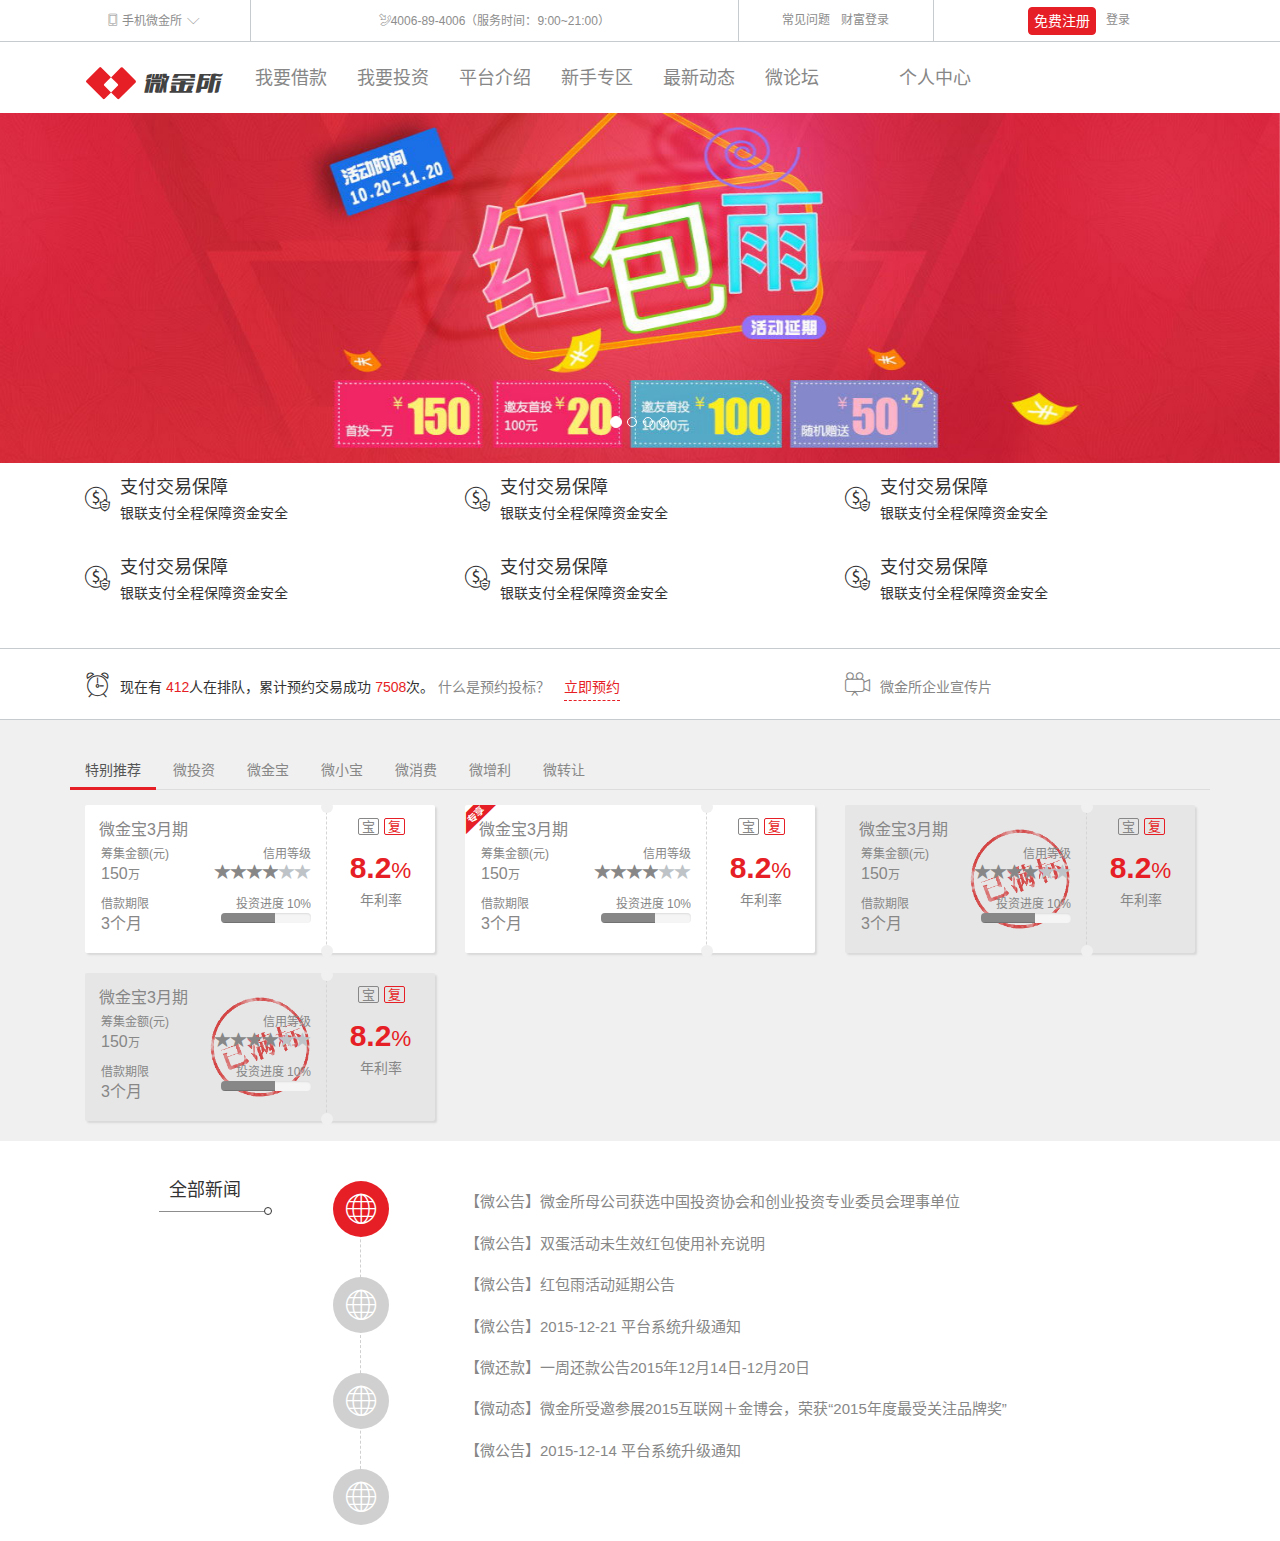
==== commit 463ae38f: "实现网站新闻内容和移动端显示。" ====
--- a/index.html
+++ b/index.html
@@ -772,7 +772,7 @@
 <section id="news">
     <div class="container">
         <div class="col-md-4 news-type">
-            <div class="col-md-6 col-md-push-1 text-right">
+            <div class="col-md-6 col-md-push-1">
                 <h4 id="news_title">全部新闻</h4>
             </div>
             <div class="col-md-2 news-split">
@@ -797,7 +797,15 @@
         </div>
         <div class="col-md-8 news-content">
             <div class="tab-pane fade in active" id="news-1">
-                <p>W3Cschoool菜鸟教程是一个提供最新的web技术站点，本站免费提供了建站相关的技术文档，帮助广大web技术爱好者快速入门并建立自己的网站。菜鸟先飞早入行——学的不仅是技术，更是梦想。</p>
+                <ul>
+                    <li class="news-item"><a href="javascript:;">【微公告】微金所母公司获选中国投资协会和创业投资专业委员会理事单位</a></li>
+                    <li class="news-item"><a href="javascript:;">【微公告】双蛋活动未生效红包使用补充说明</a></li>
+                    <li class="news-item"><a href="javascript:;">【微公告】红包雨活动延期公告</a></li>
+                    <li class="news-item"><a href="javascript:;">【微公告】2015-12-21 平台系统升级通知</a></li>
+                    <li class="news-item"><a href="javascript:;">【微还款】一周还款公告2015年12月14日-12月20日</a></li>
+                    <li class="news-item"><a href="javascript:;">【微动态】微金所受邀参展2015互联网＋金博会，荣获“2015年度最受关注品牌奖”</a></li>
+                    <li class="news-item"><a href="javascript:;">【微公告】2015-12-14 平台系统升级通知</a></li>
+                </ul>
             </div>
             <div class="tab-pane fade" id="news-2">
                 2
--- a/css/main.css
+++ b/css/main.css
@@ -503,11 +503,8 @@
 #news_title{
 margin-top: 40px;
 margin-right: 10px;
-margin-left: 30px;
-padding-right: 10px;
-padding-bottom: 10px;
-border-bottom: 1px solid #8d8d8d;
-}
+margin-left: 30px;padding-right: 10px;padding-left: 10px;padding-bottom: 10px;
+border-bottom: 1px solid #8d8d8d;white-space: nowrap;}
 
 #news_title::before{
     content: "";
@@ -529,6 +526,19 @@
     font-size: 30px;
 }
 
+.news-content ul{
+    margin-top: 50px;
+}
+
+.news-item{
+    
+font-size: 15px;
+    
+margin-bottom: 20px;
+    
+color: #333;
+}
+
 /*******************************网站新闻样式结束*******************************/
 
 /*******************************网站尾部样式开始*******************************/
@@ -545,6 +555,11 @@
     #web_nav .nav > li > a {
         padding-left: 8px;
         padding-right: 0;
+    }
+
+    #news .nav-stacked>li{
+        float: left;
+        width: 25%;
     }
 }
 
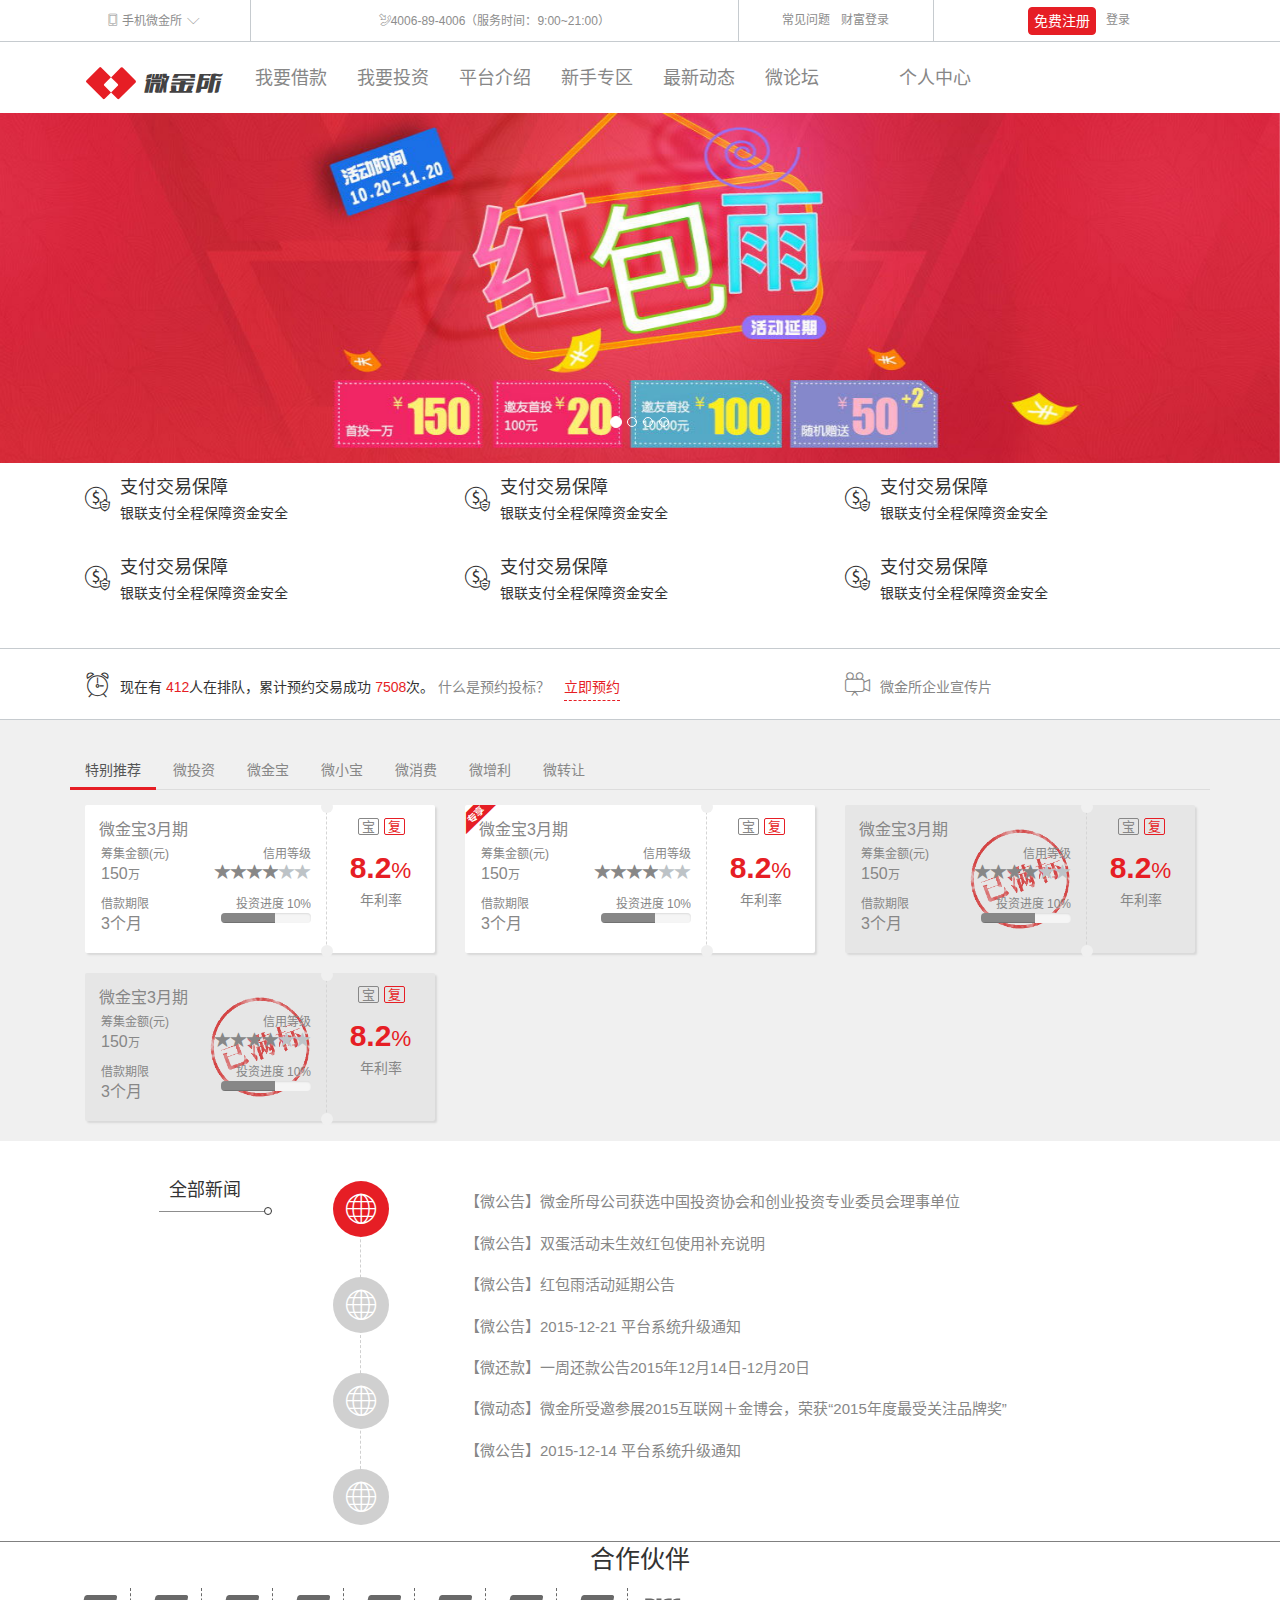
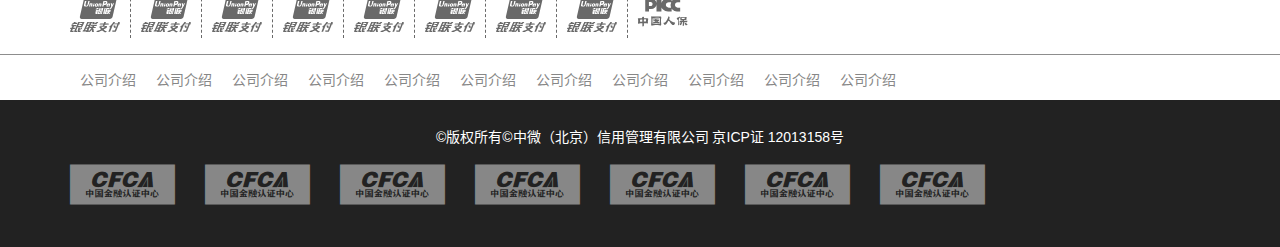
==== commit aa75e8b5: "基本实现网站底部." ====
--- a/index.html
+++ b/index.html
@@ -252,7 +252,9 @@
                                 <dl>
                                     <dt>投资进度 10%</dt>
                                     <dd class="progress">
-                                        <div class="progress-bar progress-bar-itcast" role="progressbar" aria-valuenow="60" aria-valuemin="0" aria-valuemax="100" style="width: 60%;">
+                                        <div class="progress-bar progress-bar-itcast" role="progressbar"
+                                             aria-valuenow="60" aria-valuemin="0" aria-valuemax="100"
+                                             style="width: 60%;">
                                             <span class="sr-only">60% Complete</span>
                                         </div>
                                     </dd>
@@ -302,7 +304,9 @@
                                 <dl>
                                     <dt>投资进度 10%</dt>
                                     <dd class="progress">
-                                        <div class="progress-bar progress-bar-itcast" role="progressbar" aria-valuenow="60" aria-valuemin="0" aria-valuemax="100" style="width: 60%;">
+                                        <div class="progress-bar progress-bar-itcast" role="progressbar"
+                                             aria-valuenow="60" aria-valuemin="0" aria-valuemax="100"
+                                             style="width: 60%;">
                                             <span class="sr-only">60% Complete</span>
                                         </div>
                                     </dd>
@@ -351,7 +355,9 @@
                                 <dl>
                                     <dt>投资进度 10%</dt>
                                     <dd class="progress">
-                                        <div class="progress-bar progress-bar-itcast" role="progressbar" aria-valuenow="60" aria-valuemin="0" aria-valuemax="100" style="width: 60%;">
+                                        <div class="progress-bar progress-bar-itcast" role="progressbar"
+                                             aria-valuenow="60" aria-valuemin="0" aria-valuemax="100"
+                                             style="width: 60%;">
                                             <span class="sr-only">60% Complete</span>
                                         </div>
                                     </dd>
@@ -400,7 +406,9 @@
                                 <dl>
                                     <dt>投资进度 10%</dt>
                                     <dd class="progress">
-                                        <div class="progress-bar progress-bar-itcast" role="progressbar" aria-valuenow="60" aria-valuemin="0" aria-valuemax="100" style="width: 60%;">
+                                        <div class="progress-bar progress-bar-itcast" role="progressbar"
+                                             aria-valuenow="60" aria-valuemin="0" aria-valuemax="100"
+                                             style="width: 60%;">
                                             <span class="sr-only">60% Complete</span>
                                         </div>
                                     </dd>
@@ -451,7 +459,9 @@
                                 <dl>
                                     <dt>投资进度 10%</dt>
                                     <dd class="progress">
-                                        <div class="progress-bar progress-bar-itcast" role="progressbar" aria-valuenow="60" aria-valuemin="0" aria-valuemax="100" style="width: 60%;">
+                                        <div class="progress-bar progress-bar-itcast" role="progressbar"
+                                             aria-valuenow="60" aria-valuemin="0" aria-valuemax="100"
+                                             style="width: 60%;">
                                             <span class="sr-only">60% Complete</span>
                                         </div>
                                     </dd>
@@ -500,7 +510,9 @@
                                 <dl>
                                     <dt>投资进度 10%</dt>
                                     <dd class="progress">
-                                        <div class="progress-bar progress-bar-itcast" role="progressbar" aria-valuenow="60" aria-valuemin="0" aria-valuemax="100" style="width: 60%;">
+                                        <div class="progress-bar progress-bar-itcast" role="progressbar"
+                                             aria-valuenow="60" aria-valuemin="0" aria-valuemax="100"
+                                             style="width: 60%;">
                                             <span class="sr-only">60% Complete</span>
                                         </div>
                                     </dd>
@@ -551,7 +563,9 @@
                                 <dl>
                                     <dt>投资进度 10%</dt>
                                     <dd class="progress">
-                                        <div class="progress-bar progress-bar-itcast" role="progressbar" aria-valuenow="60" aria-valuemin="0" aria-valuemax="100" style="width: 60%;">
+                                        <div class="progress-bar progress-bar-itcast" role="progressbar"
+                                             aria-valuenow="60" aria-valuemin="0" aria-valuemax="100"
+                                             style="width: 60%;">
                                             <span class="sr-only">60% Complete</span>
                                         </div>
                                     </dd>
@@ -602,7 +616,9 @@
                                 <dl>
                                     <dt>投资进度 10%</dt>
                                     <dd class="progress">
-                                        <div class="progress-bar progress-bar-itcast" role="progressbar" aria-valuenow="60" aria-valuemin="0" aria-valuemax="100" style="width: 60%;">
+                                        <div class="progress-bar progress-bar-itcast" role="progressbar"
+                                             aria-valuenow="60" aria-valuemin="0" aria-valuemax="100"
+                                             style="width: 60%;">
                                             <span class="sr-only">60% Complete</span>
                                         </div>
                                     </dd>
@@ -653,7 +669,9 @@
                                 <dl>
                                     <dt>投资进度 10%</dt>
                                     <dd class="progress">
-                                        <div class="progress-bar progress-bar-itcast" role="progressbar" aria-valuenow="60" aria-valuemin="0" aria-valuemax="100" style="width: 60%;">
+                                        <div class="progress-bar progress-bar-itcast" role="progressbar"
+                                             aria-valuenow="60" aria-valuemin="0" aria-valuemax="100"
+                                             style="width: 60%;">
                                             <span class="sr-only">60% Complete</span>
                                         </div>
                                     </dd>
@@ -704,7 +722,9 @@
                                 <dl>
                                     <dt>投资进度 10%</dt>
                                     <dd class="progress">
-                                        <div class="progress-bar progress-bar-itcast" role="progressbar" aria-valuenow="60" aria-valuemin="0" aria-valuemax="100" style="width: 60%;">
+                                        <div class="progress-bar progress-bar-itcast" role="progressbar"
+                                             aria-valuenow="60" aria-valuemin="0" aria-valuemax="100"
+                                             style="width: 60%;">
                                             <span class="sr-only">60% Complete</span>
                                         </div>
                                     </dd>
@@ -755,7 +775,9 @@
                                 <dl>
                                     <dt>投资进度 10%</dt>
                                     <dd class="progress">
-                                        <div class="progress-bar progress-bar-itcast" role="progressbar" aria-valuenow="60" aria-valuemin="0" aria-valuemax="100" style="width: 60%;">
+                                        <div class="progress-bar progress-bar-itcast" role="progressbar"
+                                             aria-valuenow="60" aria-valuemin="0" aria-valuemax="100"
+                                             style="width: 60%;">
                                             <span class="sr-only">60% Complete</span>
                                         </div>
                                     </dd>
@@ -823,7 +845,53 @@
 </section>
 
 <!--网站尾部-->
-<footer></footer>
+<footer id="footer" class="text-center">
+    <div class="partner">
+        <div class="container">
+            <dl>
+                <dt>合作伙伴</dt>
+                <dd><a href="javascript:;"><i class="icon-partner1"></i></a></dd>
+                <dd><a href="javascript:;"><i class="icon-partner1"></i></a></dd>
+                <dd><a href="javascript:;"><i class="icon-partner1"></i></a></dd>
+                <dd><a href="javascript:;"><i class="icon-partner1"></i></a></dd>
+                <dd><a href="javascript:;"><i class="icon-partner1"></i></a></dd>
+                <dd><a href="javascript:;"><i class="icon-partner1"></i></a></dd>
+                <dd><a href="javascript:;"><i class="icon-partner1"></i></a></dd>
+                <dd><a href="javascript:;"><i class="icon-partner1"></i></a></dd>
+                <dd><a href="javascript:;"><i class="icon-partner2"></i></a></dd>
+            </dl>
+        </div>
+        <div class="company-info">
+            <ul class="container">
+                <li><a href="javascript:;">公司介绍</a></li>
+                <li><a href="javascript:;">公司介绍</a></li>
+                <li><a href="javascript:;">公司介绍</a></li>
+                <li><a href="javascript:;">公司介绍</a></li>
+                <li><a href="javascript:;">公司介绍</a></li>
+                <li><a href="javascript:;">公司介绍</a></li>
+                <li><a href="javascript:;">公司介绍</a></li>
+                <li><a href="javascript:;">公司介绍</a></li>
+                <li><a href="javascript:;">公司介绍</a></li>
+                <li><a href="javascript:;">公司介绍</a></li>
+                <li><a href="javascript:;">公司介绍</a></li>
+            </ul>
+        </div>
+    </div>
+    <div class="web-info">
+        <h5>©版权所有©中微（北京）信用管理有限公司 京ICP证 12013158号</h5>
+        <div class="container">
+            <ul class="firend-link">
+                <li><a href="javascript"><i class="icon-firend1"></i></a></li>
+                <li><a href="javascript"><i class="icon-firend1"></i></a></li>
+                <li><a href="javascript"><i class="icon-firend1"></i></a></li>
+                <li><a href="javascript"><i class="icon-firend1"></i></a></li>
+                <li><a href="javascript"><i class="icon-firend1"></i></a></li>
+                <li><a href="javascript"><i class="icon-firend1"></i></a></li>
+                <li><a href="javascript"><i class="icon-firend1"></i></a></li>
+            </ul>
+        </div>
+    </div>
+</footer>
 
 <script src="lib/jquery/jquery.js"></script>
 <script src="lib/bootstrap/js/bootstrap.js"></script>
--- a/css/main.css
+++ b/css/main.css
@@ -542,6 +542,85 @@
 /*******************************网站新闻样式结束*******************************/
 
 /*******************************网站尾部样式开始*******************************/
+#footer{
+border-top: 1px solid #808080;
+}
+
+#footer ul>li,#footer dl>dd{
+    float: left;
+    margin-right: 10px;
+}
+
+.partner{
+
+}
+
+.partner dl>dt{
+    font-size: 25px;
+    font-weight: normal;
+}
+
+.partner dl>dd{
+    font-size: 50px;
+}
+
+.company-info{
+border-top: 1px solid #8d8d8d;
+padding-top: 15px;
+}
+
+.company-info ul>li {
+    margin-left: 10px;
+    margin-right: 5px;
+}
+
+.web-info{
+background-color: #222;
+padding-top: 20px;
+padding-bottom: 30px;
+}
+
+.web-info h5 {
+    color: #fff;
+}
+
+.firend-link{
+
+}
+
+.firend-link>li {
+    font-size: 40px;
+    padding-right: 20px;
+}
+
+.icon-partner1,.icon-partner2{
+    color: #696969;
+}
+
+.icon-partner1:hover,.icon-partner2:hover{
+    color: #DF3232;
+}
+
+.icon-partner1::before{
+    content: "\e946";
+    border-right: 1px dashed;
+    padding-right: 10px;
+}
+
+.icon-partner2::before{
+    content: "\e92f";
+    padding-right: 10px;
+}
+
+.icon-firend1::before{
+    content: "\e93b";
+}
+
+.icon-firend1:hover{
+    color: #004098;
+    background-color: #fff;
+    border-color:#004098;
+}
 
 /*******************************网站尾部样式结束*******************************/
 
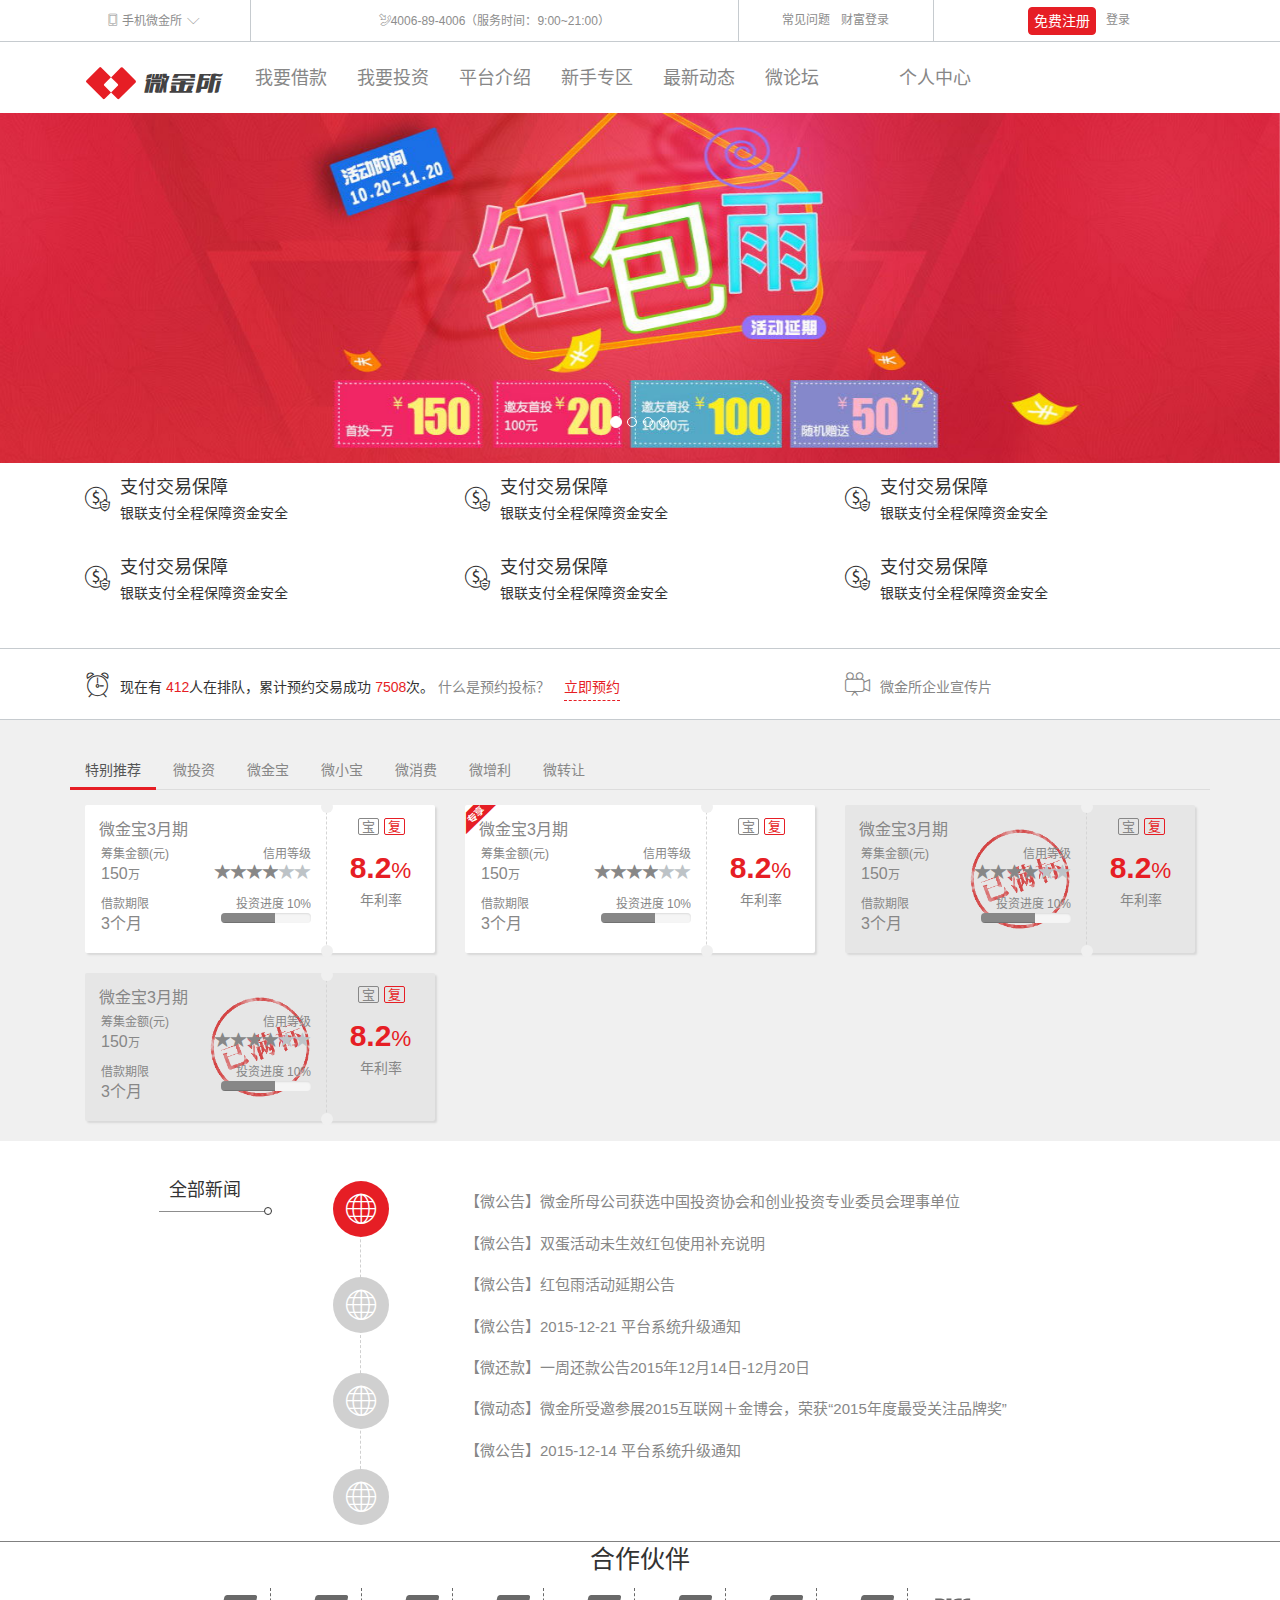
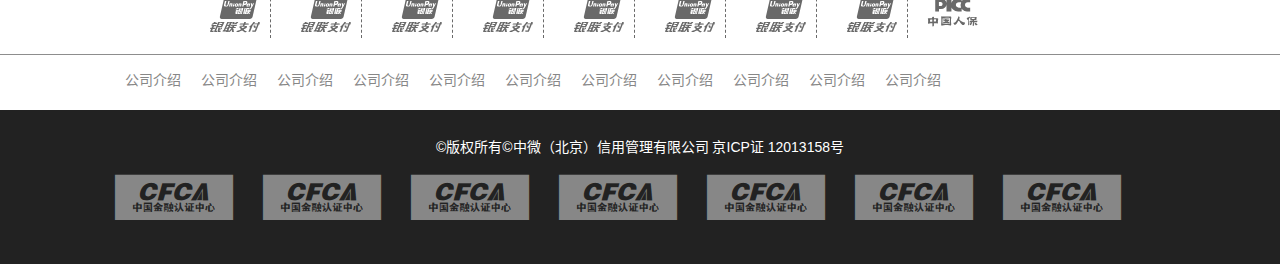
==== commit b6241589: "完成网站尾部细节." ====
--- a/index.html
+++ b/index.html
@@ -798,7 +798,7 @@
                 <h4 id="news_title">全部新闻</h4>
             </div>
             <div class="col-md-2 news-split">
-                <div class="news-split-line"></div>
+                <div class="news-split-line visible-lg visible-md"></div>
             </div>
             <div class="col-md-3">
                 <ul class="nav nav-pills nav-stacked">
@@ -845,7 +845,7 @@
 </section>
 
 <!--网站尾部-->
-<footer id="footer" class="text-center">
+<footer id="footer" class="text-center hidden-xs">
     <div class="partner">
         <div class="container">
             <dl>
@@ -862,38 +862,38 @@
             </dl>
         </div>
         <div class="company-info">
-            <ul class="container">
-                <li><a href="javascript:;">公司介绍</a></li>
-                <li><a href="javascript:;">公司介绍</a></li>
-                <li><a href="javascript:;">公司介绍</a></li>
-                <li><a href="javascript:;">公司介绍</a></li>
-                <li><a href="javascript:;">公司介绍</a></li>
-                <li><a href="javascript:;">公司介绍</a></li>
-                <li><a href="javascript:;">公司介绍</a></li>
-                <li><a href="javascript:;">公司介绍</a></li>
-                <li><a href="javascript:;">公司介绍</a></li>
-                <li><a href="javascript:;">公司介绍</a></li>
-                <li><a href="javascript:;">公司介绍</a></li>
-            </ul>
+            <div class="container">
+                <a href="javascript:;">公司介绍</a>
+                <a href="javascript:;">公司介绍</a>
+                <a href="javascript:;">公司介绍</a>
+                <a href="javascript:;">公司介绍</a>
+                <a href="javascript:;">公司介绍</a>
+                <a href="javascript:;">公司介绍</a>
+                <a href="javascript:;">公司介绍</a>
+                <a href="javascript:;">公司介绍</a>
+                <a href="javascript:;">公司介绍</a>
+                <a href="javascript:;">公司介绍</a>
+                <a href="javascript:;">公司介绍</a>
+            </div>
         </div>
     </div>
     <div class="web-info">
         <h5>©版权所有©中微（北京）信用管理有限公司 京ICP证 12013158号</h5>
         <div class="container">
-            <ul class="firend-link">
-                <li><a href="javascript"><i class="icon-firend1"></i></a></li>
-                <li><a href="javascript"><i class="icon-firend1"></i></a></li>
-                <li><a href="javascript"><i class="icon-firend1"></i></a></li>
-                <li><a href="javascript"><i class="icon-firend1"></i></a></li>
-                <li><a href="javascript"><i class="icon-firend1"></i></a></li>
-                <li><a href="javascript"><i class="icon-firend1"></i></a></li>
-                <li><a href="javascript"><i class="icon-firend1"></i></a></li>
-            </ul>
+            <di class="firend-link">
+                <a href="javascript"><i class="icon-firend1"></i></a>
+                <a href="javascript"><i class="icon-firend1"></i></a>
+                <a href="javascript"><i class="icon-firend1"></i></a>
+                <a href="javascript"><i class="icon-firend1"></i></a>
+                <a href="javascript"><i class="icon-firend1"></i></a>
+                <a href="javascript"><i class="icon-firend1"></i></a>
+                <a href="javascript"><i class="icon-firend1"></i></a>
+            </div>
         </div>
     </div>
 </footer>
 
-<script src="lib/jquery/jquery.js"></script>
+<script src="lib/jquery/jquery.js"></script
 <script src="lib/bootstrap/js/bootstrap.js"></script>
 <script src="js/main.js"></script>
 </body>
--- a/css/main.css
+++ b/css/main.css
@@ -544,15 +544,17 @@
 /*******************************网站尾部样式开始*******************************/
 #footer{
 border-top: 1px solid #808080;
-}
-
-#footer ul>li,#footer dl>dd{
+    overflow: hidden;
+}
+
+#footer a,#footer dl>dd{
     float: left;
     margin-right: 10px;
 }
 
-.partner{
-
+.partner>.container{
+    max-width: 910px;
+    width: 100%;
 }
 
 .partner dl>dt{
@@ -566,10 +568,9 @@
 
 .company-info{
 border-top: 1px solid #8d8d8d;
-padding-top: 15px;
-}
-
-.company-info ul>li {
+padding-top: 15px;margin-bottom: 20px;}
+
+.company-info a {
     margin-left: 10px;
     margin-right: 5px;
 }
@@ -584,12 +585,17 @@
     color: #fff;
 }
 
+.web-info .container,
+.company-info .container{
+    width: 1080px;
+}
+
 .firend-link{
 
 }
 
-.firend-link>li {
-    font-size: 40px;
+.firend-link>a {
+    font-size: 45px;
     padding-right: 20px;
 }
 
@@ -605,6 +611,7 @@
     content: "\e946";
     border-right: 1px dashed;
     padding-right: 10px;
+    padding-left: 10px;
 }
 
 .icon-partner2::before{
@@ -665,8 +672,4 @@
     #web_banner .glyphicon-chevron-right::before {
         content: url(../img/right-arrow.png);
     }
-}
-
-@media screen and (max-width: 767px) {
-
 }